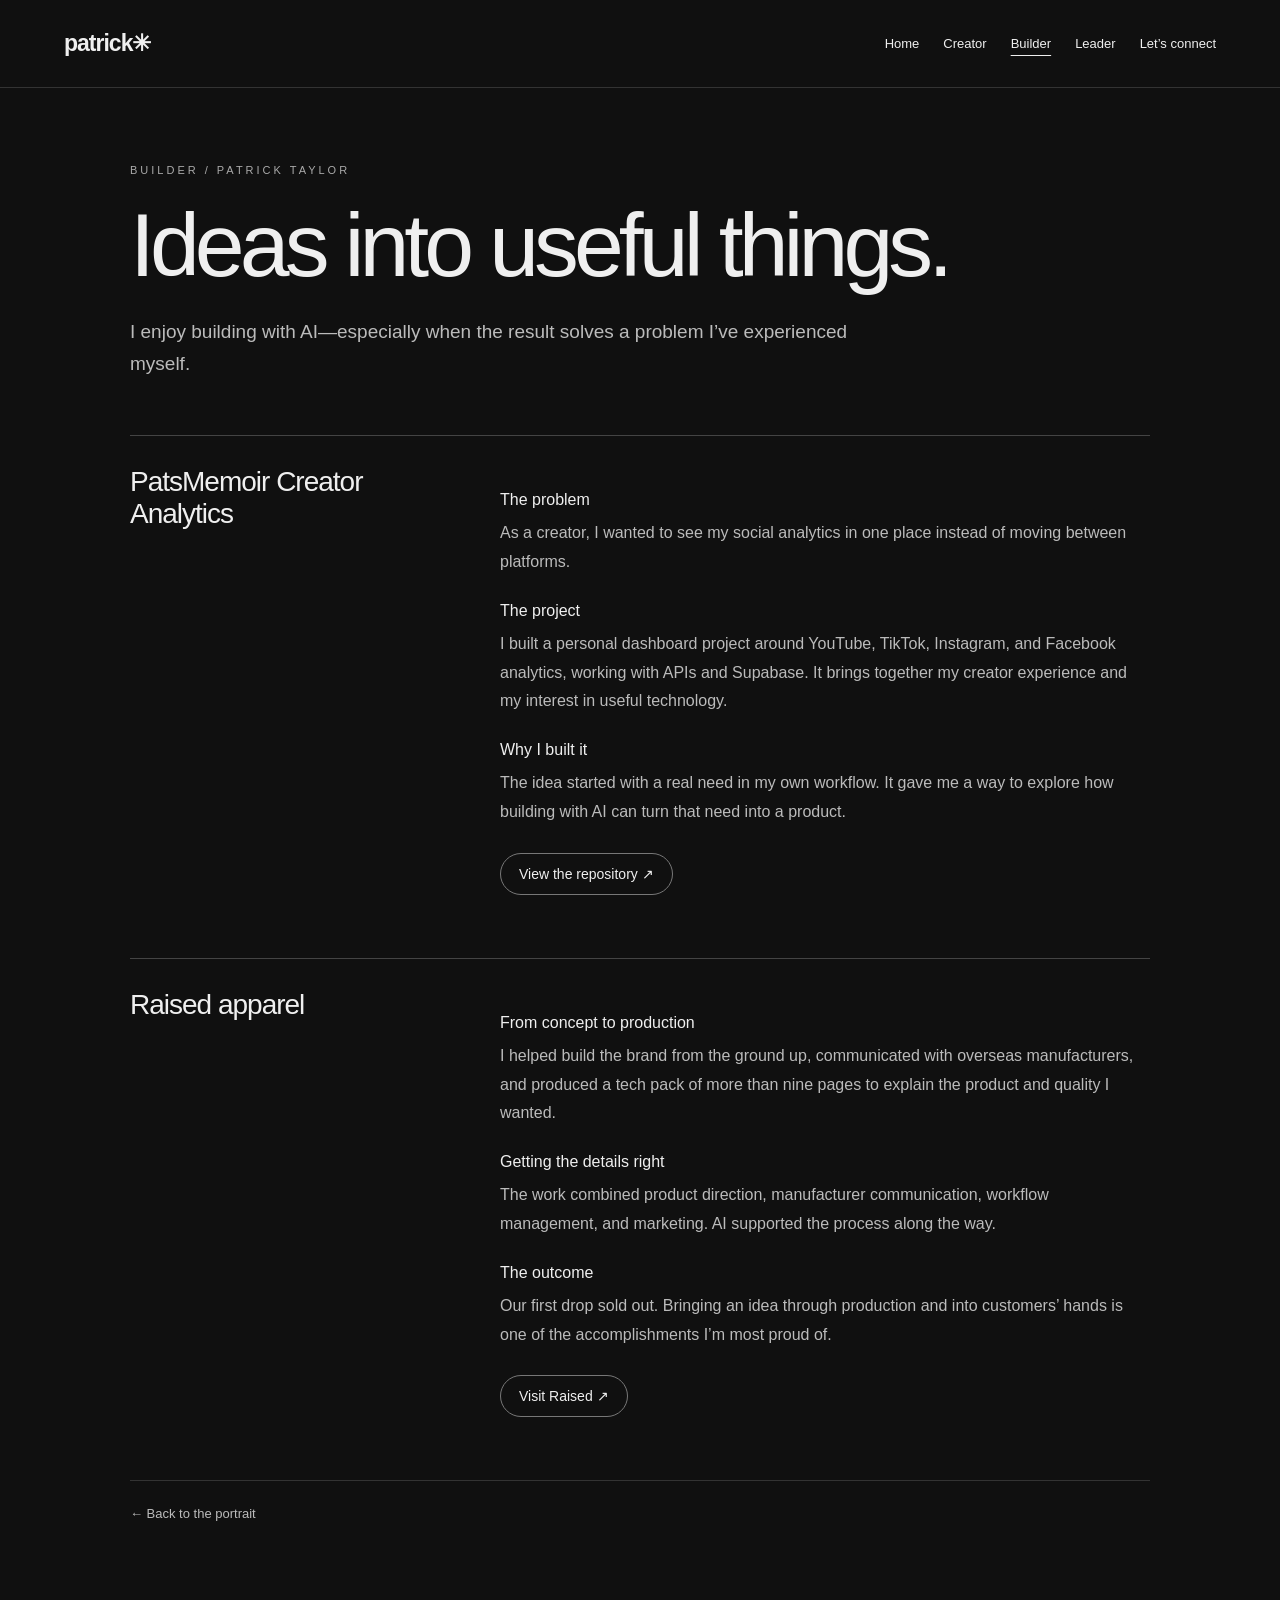
==== builder.html @ 3ce6e026 "Publish portrait portfolio with dedicated work and contact pages" ====
<!doctype html><html lang="en"><head><meta charset="utf-8"><meta name="viewport" content="width=device-width,initial-scale=1"><title>Builder — Patrick Taylor</title><link rel="stylesheet" href="detail.css"></head><body><a class="skip" href="#main">Skip to content</a><header><a class="brand" href="./">patrick✳</a><nav aria-label="Portfolio"><a href="./">Home</a><a href="creator.html">Creator</a><a href="builder.html" aria-current="page">Builder</a><a href="leader.html">Leader</a><a href="connect.html">Let’s connect</a></nav></header><main id="main"><p class="kicker">Builder / Patrick Taylor</p><h1>Ideas into useful things.</h1><p class="lede">I enjoy building with AI—especially when the result solves a problem I’ve experienced myself.</p><section class="case"><h2>PatsMemoir Creator Analytics</h2><div><h3>The problem</h3><p>As a creator, I wanted to see my social analytics in one place instead of moving between platforms.</p><h3>The project</h3><p>I built a personal dashboard project around YouTube, TikTok, Instagram, and Facebook analytics, working with APIs and Supabase. It brings together my creator experience and my interest in useful technology.</p><h3>Why I built it</h3><p>The idea started with a real need in my own workflow. It gave me a way to explore how building with AI can turn that need into a product.</p><a href="https://github.com/builtbyPat05/patsmemoir-creator-analytics">View the repository ↗</a></div></section><section class="case" id="raised"><h2>Raised apparel</h2><div><h3>From concept to production</h3><p>I helped build the brand from the ground up, communicated with overseas manufacturers, and produced a tech pack of more than nine pages to explain the product and quality I wanted.</p><h3>Getting the details right</h3><p>The work combined product direction, manufacturer communication, workflow management, and marketing. AI supported the process along the way.</p><h3>The outcome</h3><p>Our first drop sold out. Bringing an idea through production and into customers’ hands is one of the accomplishments I’m most proud of.</p><a href="https://raisedofficial.co/">Visit Raised ↗</a></div></section><footer><a href="./">← Back to the portrait</a></footer></main></body></html>
---- detail.css ----
:root{color-scheme:dark;font-family:Arial,Helvetica,sans-serif;background:#101010;color:#efefef}*{box-sizing:border-box}body{margin:0}a{color:inherit;text-decoration:none}a:focus-visible{outline:2px solid white;outline-offset:6px}.skip{position:absolute;top:-80px;background:#222;padding:14px}.skip:focus{top:5px}header{display:flex;justify-content:space-between;align-items:center;gap:25px;padding:30px 5%;border-bottom:1px solid #333}.brand{font-size:23px;font-weight:700;letter-spacing:-1px}nav{display:flex;gap:24px;font-size:13px;flex-wrap:wrap}nav [aria-current]{text-decoration:underline;text-underline-offset:7px}main{max-width:1080px;margin:auto;padding:65px 30px 80px}.kicker{text-transform:uppercase;letter-spacing:3px;font-size:11px;color:#aaa}h1{font-size:clamp(48px,7vw,94px);line-height:1;letter-spacing:-.055em;font-weight:500;margin:25px 0}.lede{font-size:19px;color:#bbb;max-width:730px;line-height:1.7}.case{display:grid;grid-template-columns:1fr 2fr;gap:45px;border-top:1px solid #444;margin-top:55px;padding-top:30px}h2{font-size:28px;font-weight:500;letter-spacing:-1px;margin:0}h3{font-size:16px;font-weight:500;margin:25px 0 10px}.case p{color:#bbb;font-size:16px;line-height:1.8;margin:0 0 18px}.case a{display:inline-block;border:1px solid #777;border-radius:24px;padding:12px 18px;margin:8px 10px 8px 0;font-size:14px}.case a:hover{background:#333}footer{border-top:1px solid #333;padding-top:25px;margin-top:55px;font-size:13px;color:#bbb}@media(max-width:600px){header{align-items:flex-start;padding:24px;gap:20px}nav{gap:12px;font-size:11px;justify-content:flex-end}main{padding:40px 24px}.case{grid-template-columns:1fr;gap:20px;margin-top:35px}.lede{font-size:17px}}
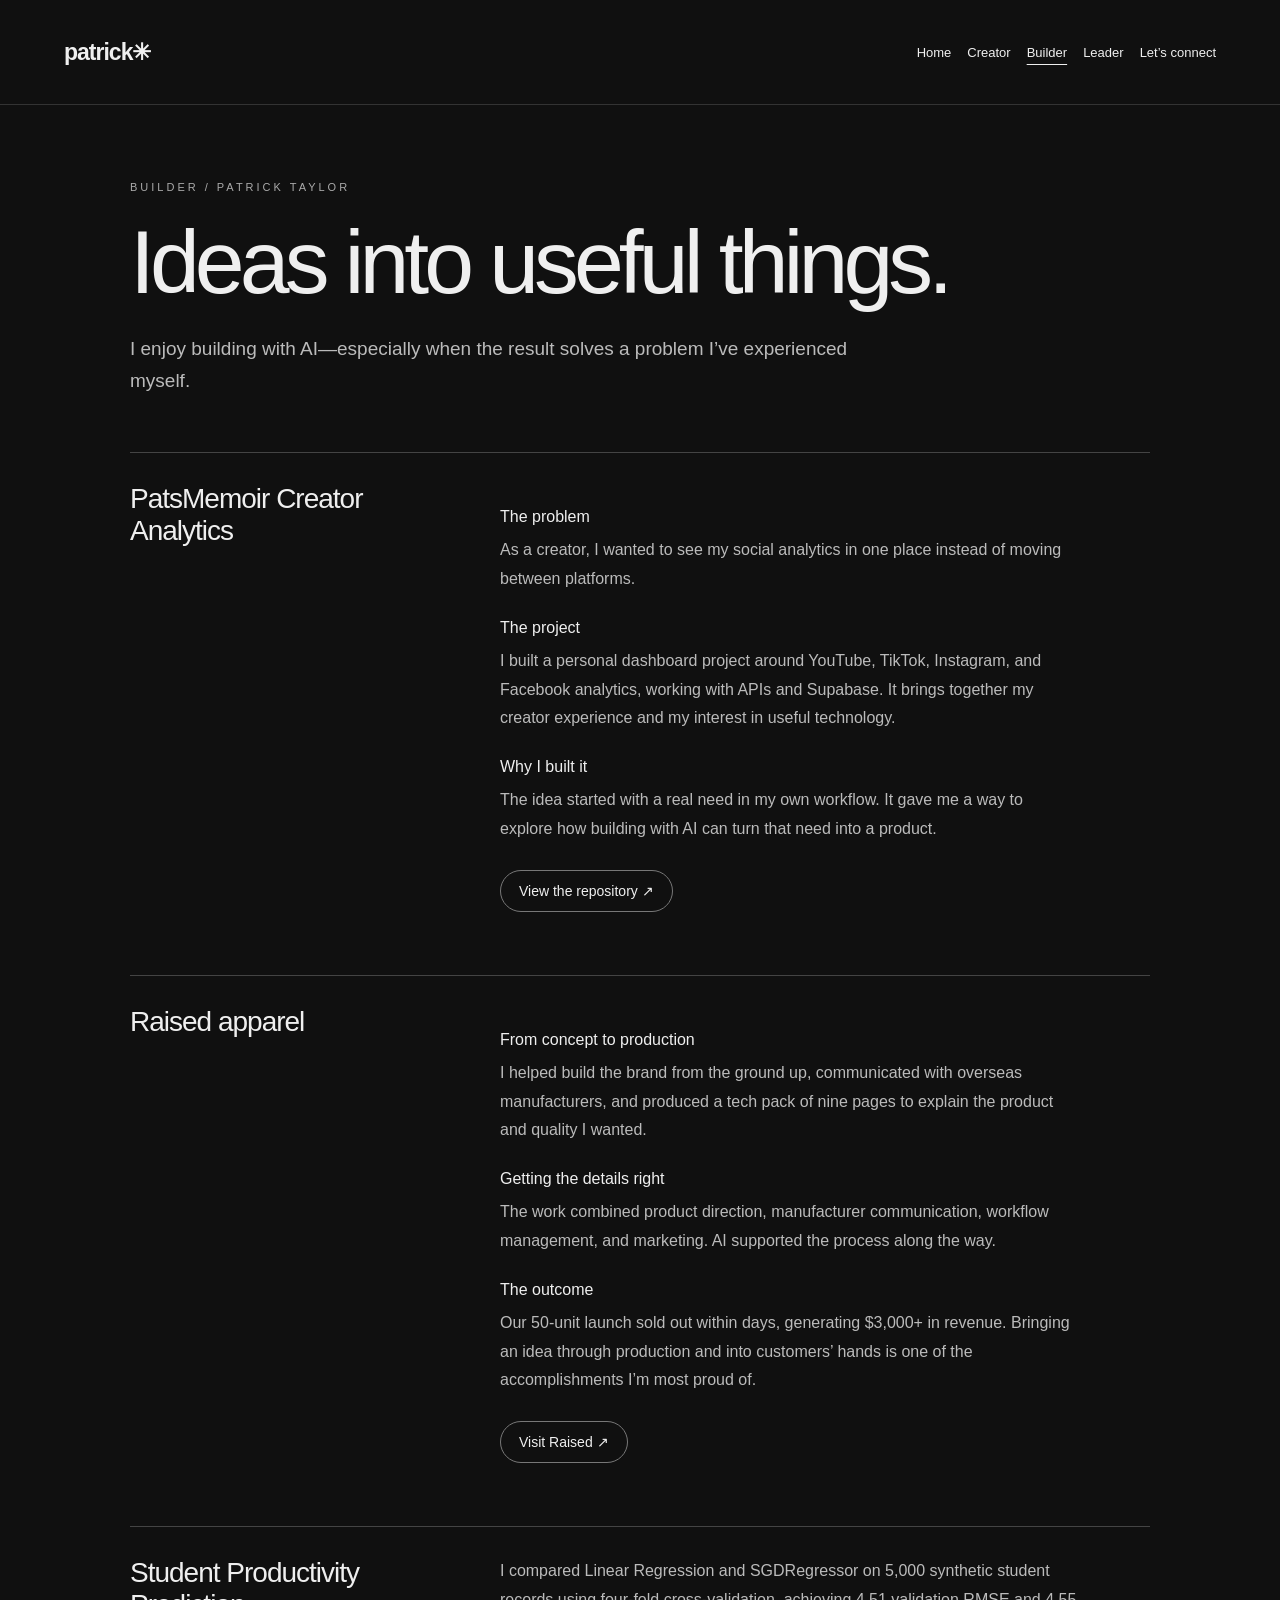
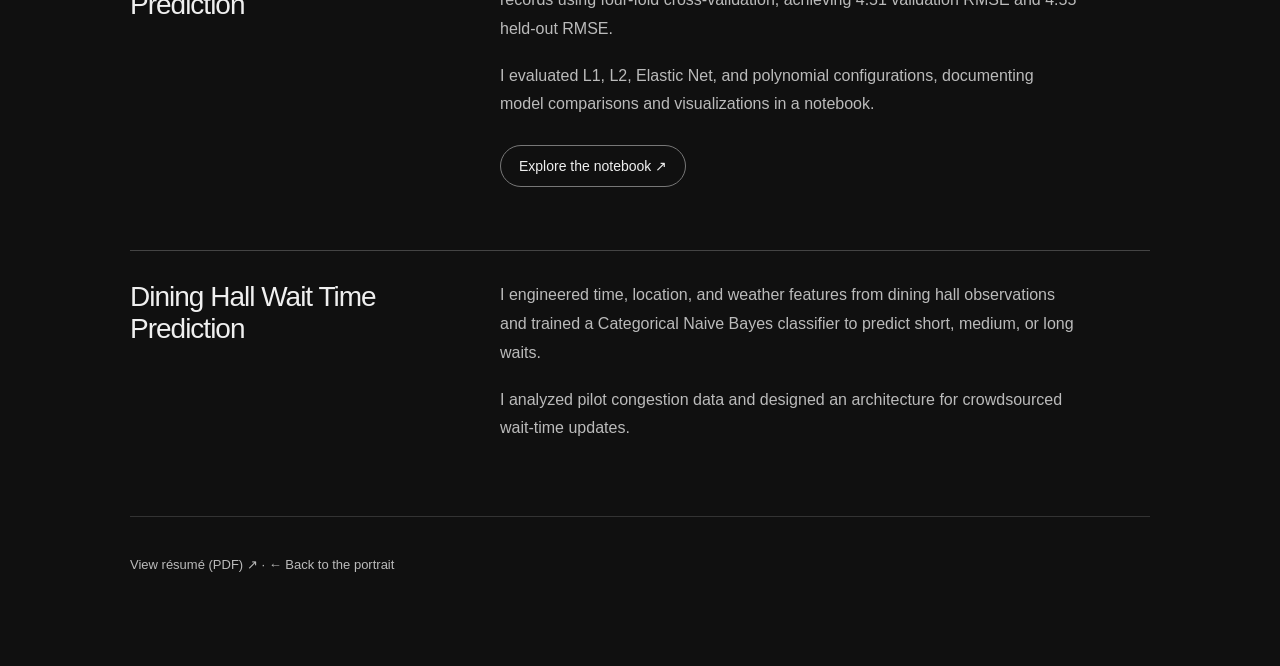
==== commit 5984e4df: "Update portfolio with resume, social links, and responsive layout fixes" ====
--- a/builder.html
+++ b/builder.html
@@ -1 +1 @@
-<!doctype html><html lang="en"><head><meta charset="utf-8"><meta name="viewport" content="width=device-width,initial-scale=1"><title>Builder — Patrick Taylor</title><link rel="stylesheet" href="detail.css"></head><body><a class="skip" href="#main">Skip to content</a><header><a class="brand" href="./">patrick✳</a><nav aria-label="Portfolio"><a href="./">Home</a><a href="creator.html">Creator</a><a href="builder.html" aria-current="page">Builder</a><a href="leader.html">Leader</a><a href="connect.html">Let’s connect</a></nav></header><main id="main"><p class="kicker">Builder / Patrick Taylor</p><h1>Ideas into useful things.</h1><p class="lede">I enjoy building with AI—especially when the result solves a problem I’ve experienced myself.</p><section class="case"><h2>PatsMemoir Creator Analytics</h2><div><h3>The problem</h3><p>As a creator, I wanted to see my social analytics in one place instead of moving between platforms.</p><h3>The project</h3><p>I built a personal dashboard project around YouTube, TikTok, Instagram, and Facebook analytics, working with APIs and Supabase. It brings together my creator experience and my interest in useful technology.</p><h3>Why I built it</h3><p>The idea started with a real need in my own workflow. It gave me a way to explore how building with AI can turn that need into a product.</p><a href="https://github.com/builtbyPat05/patsmemoir-creator-analytics">View the repository ↗</a></div></section><section class="case" id="raised"><h2>Raised apparel</h2><div><h3>From concept to production</h3><p>I helped build the brand from the ground up, communicated with overseas manufacturers, and produced a tech pack of more than nine pages to explain the product and quality I wanted.</p><h3>Getting the details right</h3><p>The work combined product direction, manufacturer communication, workflow management, and marketing. AI supported the process along the way.</p><h3>The outcome</h3><p>Our first drop sold out. Bringing an idea through production and into customers’ hands is one of the accomplishments I’m most proud of.</p><a href="https://raisedofficial.co/">Visit Raised ↗</a></div></section><footer><a href="./">← Back to the portrait</a></footer></main></body></html>
+<!doctype html><html lang="en"><head><meta charset="utf-8"><meta name="viewport" content="width=device-width,initial-scale=1"><title>Builder — Patrick Taylor</title><meta name="description" content="Explore Patrick Taylor’s AI-assisted projects, creator analytics dashboard, machine learning studies, and Raised apparel."><meta name="theme-color" content="#101010"><link rel="stylesheet" href="detail.css?v=20260930"></head><body><a class="skip" href="#main">Skip to content</a><header><a class="brand" href="./">patrick✳</a><nav aria-label="Portfolio"><a href="./">Home</a><a href="creator.html">Creator</a><a href="builder.html" aria-current="page">Builder</a><a href="leader.html">Leader</a><a href="connect.html">Let’s connect</a></nav></header><main id="main" tabindex="-1"><p class="kicker">Builder / Patrick Taylor</p><h1>Ideas into useful things.</h1><p class="lede">I enjoy building with AI—especially when the result solves a problem I’ve experienced myself.</p><section class="case"><h2>PatsMemoir Creator Analytics</h2><div><h3>The problem</h3><p>As a creator, I wanted to see my social analytics in one place instead of moving between platforms.</p><h3>The project</h3><p>I built a personal dashboard project around YouTube, TikTok, Instagram, and Facebook analytics, working with APIs and Supabase. It brings together my creator experience and my interest in useful technology.</p><h3>Why I built it</h3><p>The idea started with a real need in my own workflow. It gave me a way to explore how building with AI can turn that need into a product.</p><a href="https://github.com/builtbyPat05/patsmemoir-creator-analytics">View the repository ↗</a></div></section><section class="case" id="raised"><h2>Raised apparel</h2><div><h3>From concept to production</h3><p>I helped build the brand from the ground up, communicated with overseas manufacturers, and produced a tech pack of nine pages to explain the product and quality I wanted.</p><h3>Getting the details right</h3><p>The work combined product direction, manufacturer communication, workflow management, and marketing. AI supported the process along the way.</p><h3>The outcome</h3><p>Our 50-unit launch sold out within days, generating $3,000+ in revenue. Bringing an idea through production and into customers’ hands is one of the accomplishments I’m most proud of.</p><a href="https://raisedofficial.co/">Visit Raised ↗</a></div></section><section class="case"><h2>Student Productivity Prediction</h2><div><p>I compared Linear Regression and SGDRegressor on 5,000 synthetic student records using four-fold cross-validation, achieving 4.51 validation RMSE and 4.55 held-out RMSE.</p><p>I evaluated L1, L2, Elastic Net, and polynomial configurations, documenting model comparisons and visualizations in a notebook.</p><a href="https://github.com/builtbyPat05/student-productivity-prediction">Explore the notebook ↗</a></div></section><section class="case"><h2>Dining Hall Wait Time Prediction</h2><div><p>I engineered time, location, and weather features from dining hall observations and trained a Categorical Naive Bayes classifier to predict short, medium, or long waits.</p><p>I analyzed pilot congestion data and designed an architecture for crowdsourced wait-time updates.</p></div></section><footer><a href="Patrick-Taylor-Resume.pdf" target="_blank" rel="noopener">View résumé (PDF) ↗</a> · <a href="./">← Back to the portrait</a></footer></main></body></html>
--- a/detail.css
+++ b/detail.css
@@ -1 +1,2 @@
 :root{color-scheme:dark;font-family:Arial,Helvetica,sans-serif;background:#101010;color:#efefef}*{box-sizing:border-box}body{margin:0}a{color:inherit;text-decoration:none}a:focus-visible{outline:2px solid white;outline-offset:6px}.skip{position:absolute;top:-80px;background:#222;padding:14px}.skip:focus{top:5px}header{display:flex;justify-content:space-between;align-items:center;gap:25px;padding:30px 5%;border-bottom:1px solid #333}.brand{font-size:23px;font-weight:700;letter-spacing:-1px}nav{display:flex;gap:24px;font-size:13px;flex-wrap:wrap}nav [aria-current]{text-decoration:underline;text-underline-offset:7px}main{max-width:1080px;margin:auto;padding:65px 30px 80px}.kicker{text-transform:uppercase;letter-spacing:3px;font-size:11px;color:#aaa}h1{font-size:clamp(48px,7vw,94px);line-height:1;letter-spacing:-.055em;font-weight:500;margin:25px 0}.lede{font-size:19px;color:#bbb;max-width:730px;line-height:1.7}.case{display:grid;grid-template-columns:1fr 2fr;gap:45px;border-top:1px solid #444;margin-top:55px;padding-top:30px}h2{font-size:28px;font-weight:500;letter-spacing:-1px;margin:0}h3{font-size:16px;font-weight:500;margin:25px 0 10px}.case p{color:#bbb;font-size:16px;line-height:1.8;margin:0 0 18px}.case a{display:inline-block;border:1px solid #777;border-radius:24px;padding:12px 18px;margin:8px 10px 8px 0;font-size:14px}.case a:hover{background:#333}footer{border-top:1px solid #333;padding-top:25px;margin-top:55px;font-size:13px;color:#bbb}@media(max-width:600px){header{align-items:flex-start;padding:24px;gap:20px}nav{gap:12px;font-size:11px;justify-content:flex-end}main{padding:40px 24px}.case{grid-template-columns:1fr;gap:20px;margin-top:35px}.lede{font-size:17px}}
+:where(p,h1,h2,h3,a){overflow-wrap:anywhere}nav a{min-height:44px;display:inline-flex;align-items:center}nav{gap:16px}header .brand{min-height:44px;display:inline-flex;align-items:center}.case{scroll-margin-top:24px}.case>div{min-width:0}.case p{max-width:65ch}footer a{display:inline-flex;align-items:center;min-height:44px}.skip{z-index:10}#main:focus{outline:none}@media(max-width:600px){header{flex-wrap:wrap;gap:8px}header nav{width:100%;justify-content:flex-start;gap:4px 16px;font-size:13px}main{padding-top:32px}.case a{min-height:44px}}@media(prefers-reduced-motion:reduce){*{scroll-behavior:auto!important}}
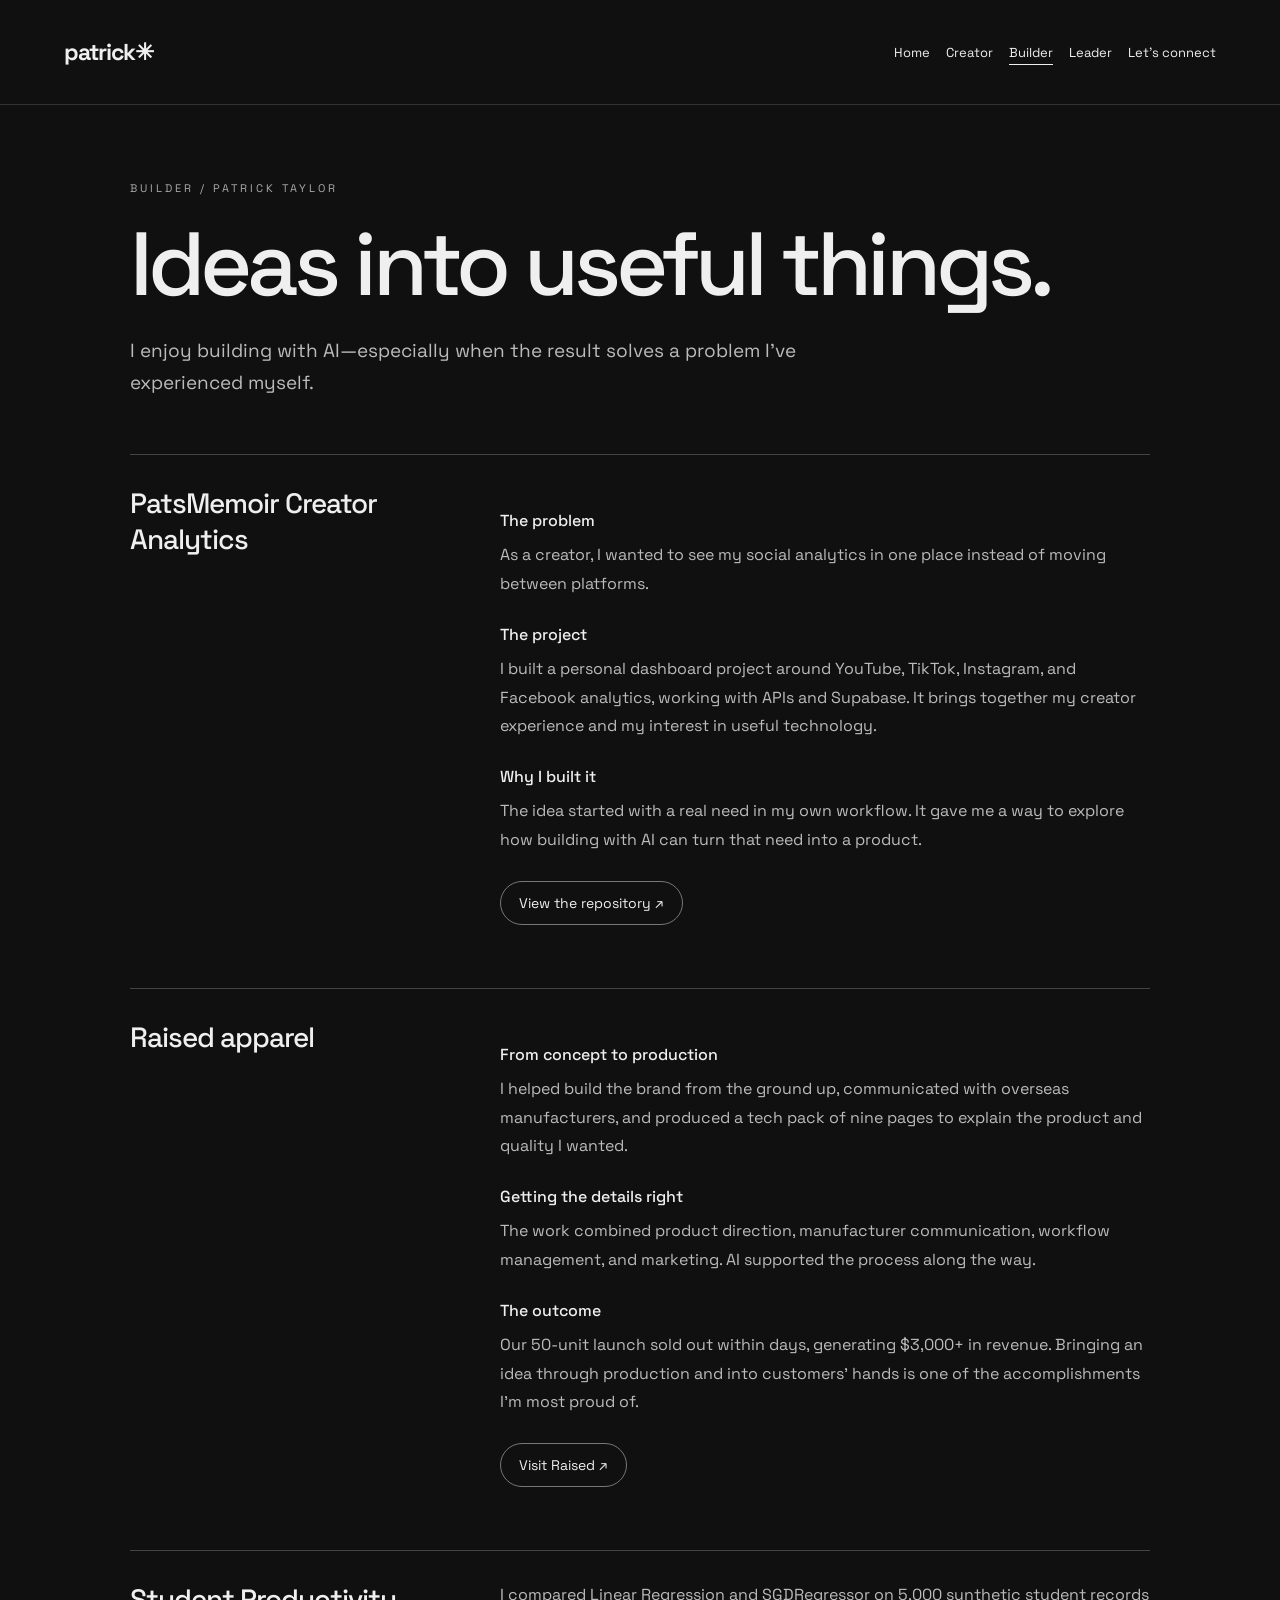
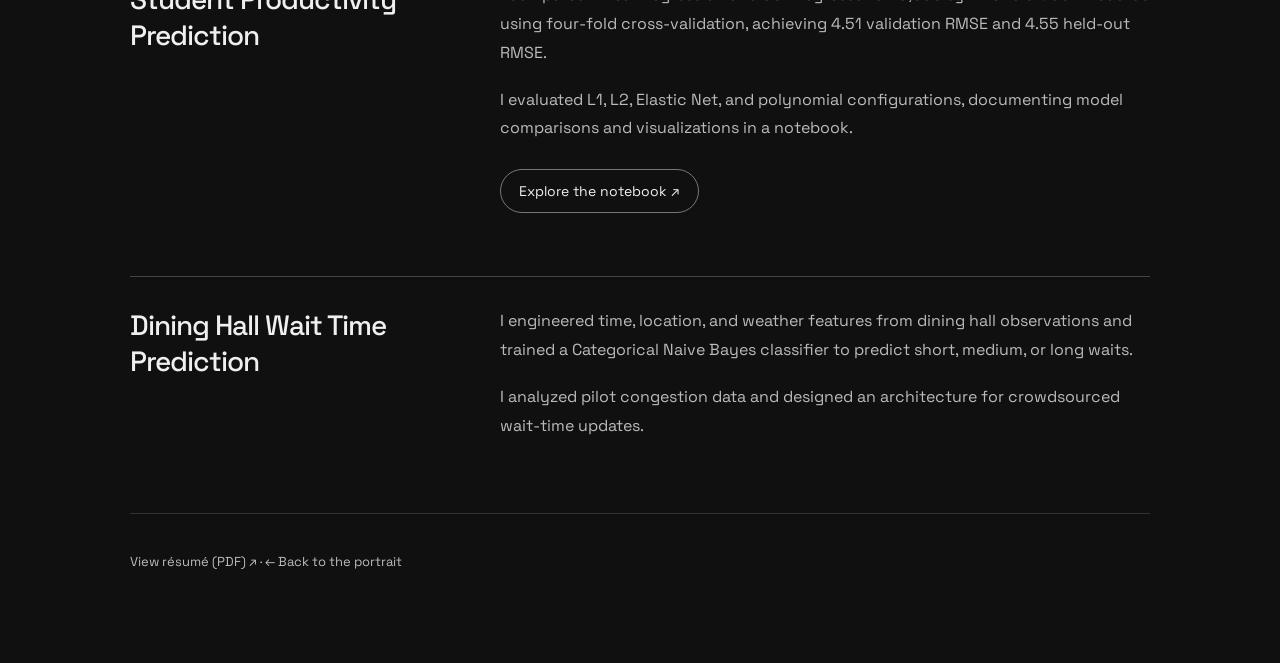
==== commit 4c0a2d68: "Polish portfolio typography, motion, mobile layout and leadership naming" ====
--- a/builder.html
+++ b/builder.html
@@ -1 +1 @@
-<!doctype html><html lang="en"><head><meta charset="utf-8"><meta name="viewport" content="width=device-width,initial-scale=1"><title>Builder — Patrick Taylor</title><meta name="description" content="Explore Patrick Taylor’s AI-assisted projects, creator analytics dashboard, machine learning studies, and Raised apparel."><meta name="theme-color" content="#101010"><link rel="stylesheet" href="detail.css?v=20260930"></head><body><a class="skip" href="#main">Skip to content</a><header><a class="brand" href="./">patrick✳</a><nav aria-label="Portfolio"><a href="./">Home</a><a href="creator.html">Creator</a><a href="builder.html" aria-current="page">Builder</a><a href="leader.html">Leader</a><a href="connect.html">Let’s connect</a></nav></header><main id="main" tabindex="-1"><p class="kicker">Builder / Patrick Taylor</p><h1>Ideas into useful things.</h1><p class="lede">I enjoy building with AI—especially when the result solves a problem I’ve experienced myself.</p><section class="case"><h2>PatsMemoir Creator Analytics</h2><div><h3>The problem</h3><p>As a creator, I wanted to see my social analytics in one place instead of moving between platforms.</p><h3>The project</h3><p>I built a personal dashboard project around YouTube, TikTok, Instagram, and Facebook analytics, working with APIs and Supabase. It brings together my creator experience and my interest in useful technology.</p><h3>Why I built it</h3><p>The idea started with a real need in my own workflow. It gave me a way to explore how building with AI can turn that need into a product.</p><a href="https://github.com/builtbyPat05/patsmemoir-creator-analytics">View the repository ↗</a></div></section><section class="case" id="raised"><h2>Raised apparel</h2><div><h3>From concept to production</h3><p>I helped build the brand from the ground up, communicated with overseas manufacturers, and produced a tech pack of nine pages to explain the product and quality I wanted.</p><h3>Getting the details right</h3><p>The work combined product direction, manufacturer communication, workflow management, and marketing. AI supported the process along the way.</p><h3>The outcome</h3><p>Our 50-unit launch sold out within days, generating $3,000+ in revenue. Bringing an idea through production and into customers’ hands is one of the accomplishments I’m most proud of.</p><a href="https://raisedofficial.co/">Visit Raised ↗</a></div></section><section class="case"><h2>Student Productivity Prediction</h2><div><p>I compared Linear Regression and SGDRegressor on 5,000 synthetic student records using four-fold cross-validation, achieving 4.51 validation RMSE and 4.55 held-out RMSE.</p><p>I evaluated L1, L2, Elastic Net, and polynomial configurations, documenting model comparisons and visualizations in a notebook.</p><a href="https://github.com/builtbyPat05/student-productivity-prediction">Explore the notebook ↗</a></div></section><section class="case"><h2>Dining Hall Wait Time Prediction</h2><div><p>I engineered time, location, and weather features from dining hall observations and trained a Categorical Naive Bayes classifier to predict short, medium, or long waits.</p><p>I analyzed pilot congestion data and designed an architecture for crowdsourced wait-time updates.</p></div></section><footer><a href="Patrick-Taylor-Resume.pdf" target="_blank" rel="noopener">View résumé (PDF) ↗</a> · <a href="./">← Back to the portrait</a></footer></main></body></html>
+<!doctype html><html lang="en"><head><meta charset="utf-8"><meta name="viewport" content="width=device-width,initial-scale=1"><title>Builder — Patrick Taylor</title><meta name="description" content="Explore Patrick Taylor’s AI-assisted projects, creator analytics dashboard, machine learning studies, and Raised apparel."><meta name="theme-color" content="#101010"><link rel="stylesheet" href="detail.css?v=20260930-space"></head><body><a class="skip" href="#main">Skip to content</a><header><a class="brand" href="./">patrick✳</a><nav aria-label="Portfolio"><a href="./">Home</a><a href="creator.html">Creator</a><a href="builder.html" aria-current="page">Builder</a><a href="leader.html">Leader</a><a href="connect.html">Let’s connect</a></nav></header><main id="main" tabindex="-1"><p class="kicker">Builder / Patrick Taylor</p><h1>Ideas into useful things.</h1><p class="lede">I enjoy building with AI—especially when the result solves a problem I’ve experienced myself.</p><section class="case"><h2>PatsMemoir Creator Analytics</h2><div><h3>The problem</h3><p>As a creator, I wanted to see my social analytics in one place instead of moving between platforms.</p><h3>The project</h3><p>I built a personal dashboard project around YouTube, TikTok, Instagram, and Facebook analytics, working with APIs and Supabase. It brings together my creator experience and my interest in useful technology.</p><h3>Why I built it</h3><p>The idea started with a real need in my own workflow. It gave me a way to explore how building with AI can turn that need into a product.</p><a href="https://github.com/builtbyPat05/patsmemoir-creator-analytics">View the repository ↗</a></div></section><section class="case" id="raised"><h2>Raised apparel</h2><div><h3>From concept to production</h3><p>I helped build the brand from the ground up, communicated with overseas manufacturers, and produced a tech pack of nine pages to explain the product and quality I wanted.</p><h3>Getting the details right</h3><p>The work combined product direction, manufacturer communication, workflow management, and marketing. AI supported the process along the way.</p><h3>The outcome</h3><p>Our 50-unit launch sold out within days, generating $3,000+ in revenue. Bringing an idea through production and into customers’ hands is one of the accomplishments I’m most proud of.</p><a href="https://raisedofficial.co/">Visit Raised ↗</a></div></section><section class="case"><h2>Student Productivity Prediction</h2><div><p>I compared Linear Regression and SGDRegressor on 5,000 synthetic student records using four-fold cross-validation, achieving 4.51 validation RMSE and 4.55 held-out RMSE.</p><p>I evaluated L1, L2, Elastic Net, and polynomial configurations, documenting model comparisons and visualizations in a notebook.</p><a href="https://github.com/builtbyPat05/student-productivity-prediction">Explore the notebook ↗</a></div></section><section class="case"><h2>Dining Hall Wait Time Prediction</h2><div><p>I engineered time, location, and weather features from dining hall observations and trained a Categorical Naive Bayes classifier to predict short, medium, or long waits.</p><p>I analyzed pilot congestion data and designed an architecture for crowdsourced wait-time updates.</p></div></section><footer><a href="Patrick-Taylor-Resume.pdf" target="_blank" rel="noopener">View résumé (PDF) ↗</a> · <a href="./">← Back to the portrait</a></footer></main></body></html>
--- a/detail.css
+++ b/detail.css
@@ -1,2 +1,4 @@
-:root{color-scheme:dark;font-family:Arial,Helvetica,sans-serif;background:#101010;color:#efefef}*{box-sizing:border-box}body{margin:0}a{color:inherit;text-decoration:none}a:focus-visible{outline:2px solid white;outline-offset:6px}.skip{position:absolute;top:-80px;background:#222;padding:14px}.skip:focus{top:5px}header{display:flex;justify-content:space-between;align-items:center;gap:25px;padding:30px 5%;border-bottom:1px solid #333}.brand{font-size:23px;font-weight:700;letter-spacing:-1px}nav{display:flex;gap:24px;font-size:13px;flex-wrap:wrap}nav [aria-current]{text-decoration:underline;text-underline-offset:7px}main{max-width:1080px;margin:auto;padding:65px 30px 80px}.kicker{text-transform:uppercase;letter-spacing:3px;font-size:11px;color:#aaa}h1{font-size:clamp(48px,7vw,94px);line-height:1;letter-spacing:-.055em;font-weight:500;margin:25px 0}.lede{font-size:19px;color:#bbb;max-width:730px;line-height:1.7}.case{display:grid;grid-template-columns:1fr 2fr;gap:45px;border-top:1px solid #444;margin-top:55px;padding-top:30px}h2{font-size:28px;font-weight:500;letter-spacing:-1px;margin:0}h3{font-size:16px;font-weight:500;margin:25px 0 10px}.case p{color:#bbb;font-size:16px;line-height:1.8;margin:0 0 18px}.case a{display:inline-block;border:1px solid #777;border-radius:24px;padding:12px 18px;margin:8px 10px 8px 0;font-size:14px}.case a:hover{background:#333}footer{border-top:1px solid #333;padding-top:25px;margin-top:55px;font-size:13px;color:#bbb}@media(max-width:600px){header{align-items:flex-start;padding:24px;gap:20px}nav{gap:12px;font-size:11px;justify-content:flex-end}main{padding:40px 24px}.case{grid-template-columns:1fr;gap:20px;margin-top:35px}.lede{font-size:17px}}
+@import url("./transitions.css");
+@import url("./typography.css");
+:root{color-scheme:dark;font-family:'Space Grotesk',Arial,Helvetica,sans-serif;background:#101010;color:#efefef}*{box-sizing:border-box}body{margin:0}a{color:inherit;text-decoration:none}a:focus-visible{outline:2px solid white;outline-offset:6px}.skip{position:absolute;top:-80px;background:#222;padding:14px}.skip:focus{top:5px}header{display:flex;justify-content:space-between;align-items:center;gap:25px;padding:30px 5%;border-bottom:1px solid #333}.brand{font-size:23px;font-weight:700;letter-spacing:-1px}nav{display:flex;gap:24px;font-size:13px;flex-wrap:wrap}nav [aria-current]{text-decoration:underline;text-underline-offset:7px}main{max-width:1080px;margin:auto;padding:65px 30px 80px}.kicker{text-transform:uppercase;letter-spacing:3px;font-size:11px;color:#aaa}h1{font-size:clamp(48px,7vw,94px);line-height:1;letter-spacing:-.055em;font-weight:500;margin:25px 0}.lede{font-size:19px;color:#bbb;max-width:730px;line-height:1.7}.case{display:grid;grid-template-columns:1fr 2fr;gap:45px;border-top:1px solid #444;margin-top:55px;padding-top:30px}h2{font-size:28px;font-weight:500;letter-spacing:-1px;margin:0}h3{font-size:16px;font-weight:500;margin:25px 0 10px}.case p{color:#bbb;font-size:16px;line-height:1.8;margin:0 0 18px}.case a{display:inline-block;border:1px solid #777;border-radius:24px;padding:12px 18px;margin:8px 10px 8px 0;font-size:14px}.case a:hover{background:#333}footer{border-top:1px solid #333;padding-top:25px;margin-top:55px;font-size:13px;color:#bbb}@media(max-width:600px){header{align-items:flex-start;padding:24px;gap:20px}nav{gap:12px;font-size:11px;justify-content:flex-end}main{padding:40px 24px}.case{grid-template-columns:1fr;gap:20px;margin-top:35px}.lede{font-size:17px}}
 :where(p,h1,h2,h3,a){overflow-wrap:anywhere}nav a{min-height:44px;display:inline-flex;align-items:center}nav{gap:16px}header .brand{min-height:44px;display:inline-flex;align-items:center}.case{scroll-margin-top:24px}.case>div{min-width:0}.case p{max-width:65ch}footer a{display:inline-flex;align-items:center;min-height:44px}.skip{z-index:10}#main:focus{outline:none}@media(max-width:600px){header{flex-wrap:wrap;gap:8px}header nav{width:100%;justify-content:flex-start;gap:4px 16px;font-size:13px}main{padding-top:32px}.case a{min-height:44px}}@media(prefers-reduced-motion:reduce){*{scroll-behavior:auto!important}}
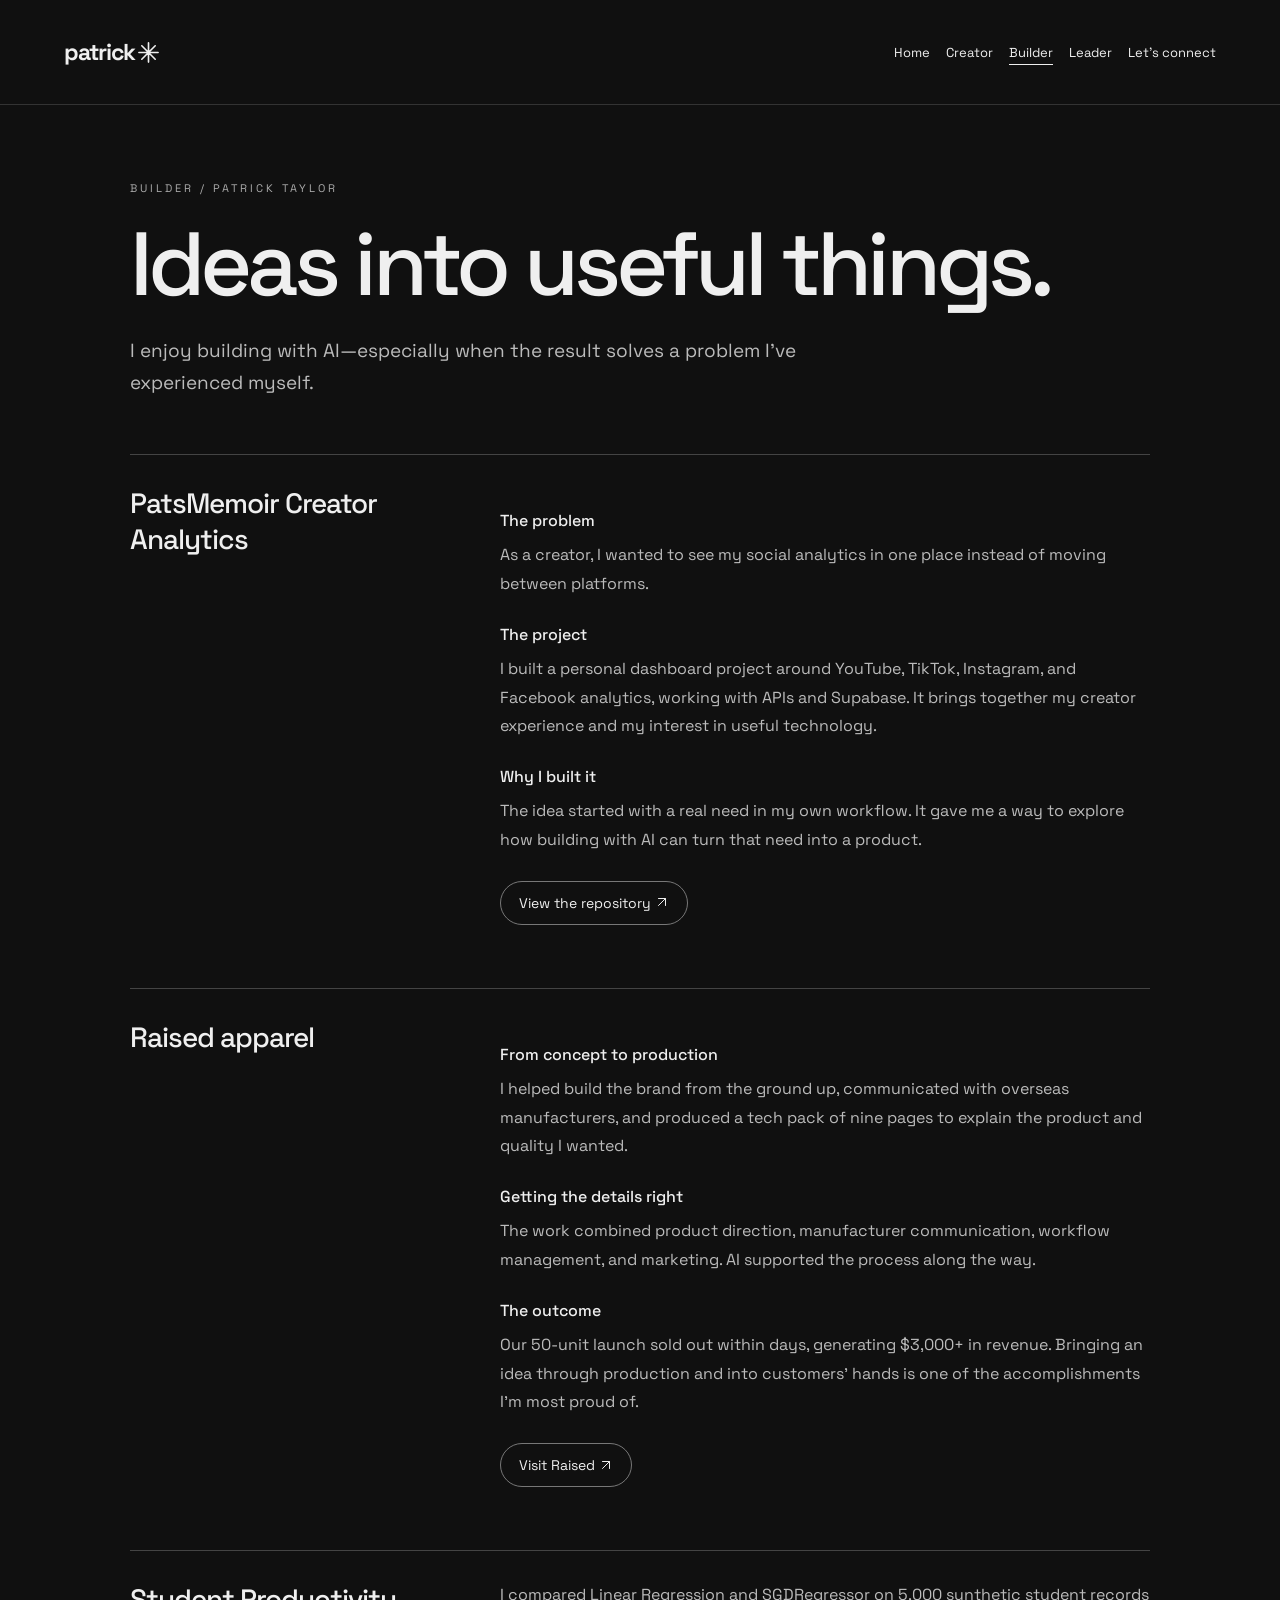
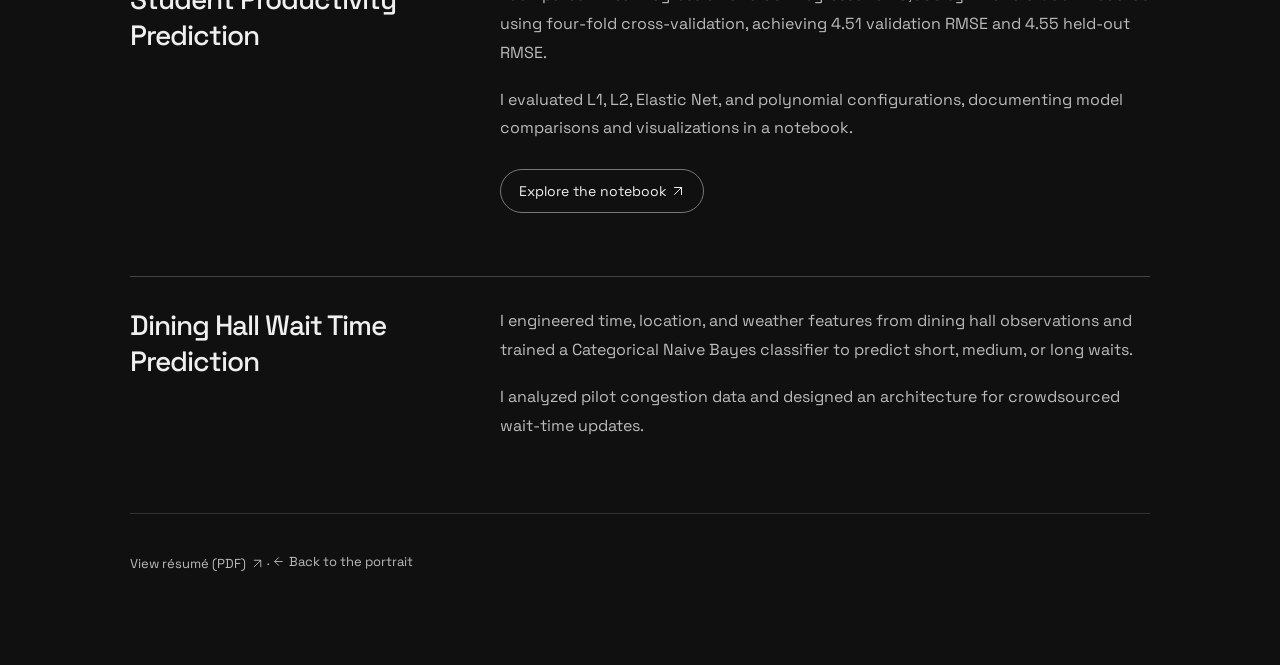
==== commit 6978e114: "Replace emoji-prone arrows and brand symbol with monochrome SVG icons" ====
--- a/builder.html
+++ b/builder.html
@@ -1 +1 @@
-<!doctype html><html lang="en"><head><meta charset="utf-8"><meta name="viewport" content="width=device-width,initial-scale=1"><title>Builder — Patrick Taylor</title><meta name="description" content="Explore Patrick Taylor’s AI-assisted projects, creator analytics dashboard, machine learning studies, and Raised apparel."><meta name="theme-color" content="#101010"><link rel="stylesheet" href="detail.css?v=20260930-space"></head><body><a class="skip" href="#main">Skip to content</a><header><a class="brand" href="./">patrick✳</a><nav aria-label="Portfolio"><a href="./">Home</a><a href="creator.html">Creator</a><a href="builder.html" aria-current="page">Builder</a><a href="leader.html">Leader</a><a href="connect.html">Let’s connect</a></nav></header><main id="main" tabindex="-1"><p class="kicker">Builder / Patrick Taylor</p><h1>Ideas into useful things.</h1><p class="lede">I enjoy building with AI—especially when the result solves a problem I’ve experienced myself.</p><section class="case"><h2>PatsMemoir Creator Analytics</h2><div><h3>The problem</h3><p>As a creator, I wanted to see my social analytics in one place instead of moving between platforms.</p><h3>The project</h3><p>I built a personal dashboard project around YouTube, TikTok, Instagram, and Facebook analytics, working with APIs and Supabase. It brings together my creator experience and my interest in useful technology.</p><h3>Why I built it</h3><p>The idea started with a real need in my own workflow. It gave me a way to explore how building with AI can turn that need into a product.</p><a href="https://github.com/builtbyPat05/patsmemoir-creator-analytics">View the repository ↗</a></div></section><section class="case" id="raised"><h2>Raised apparel</h2><div><h3>From concept to production</h3><p>I helped build the brand from the ground up, communicated with overseas manufacturers, and produced a tech pack of nine pages to explain the product and quality I wanted.</p><h3>Getting the details right</h3><p>The work combined product direction, manufacturer communication, workflow management, and marketing. AI supported the process along the way.</p><h3>The outcome</h3><p>Our 50-unit launch sold out within days, generating $3,000+ in revenue. Bringing an idea through production and into customers’ hands is one of the accomplishments I’m most proud of.</p><a href="https://raisedofficial.co/">Visit Raised ↗</a></div></section><section class="case"><h2>Student Productivity Prediction</h2><div><p>I compared Linear Regression and SGDRegressor on 5,000 synthetic student records using four-fold cross-validation, achieving 4.51 validation RMSE and 4.55 held-out RMSE.</p><p>I evaluated L1, L2, Elastic Net, and polynomial configurations, documenting model comparisons and visualizations in a notebook.</p><a href="https://github.com/builtbyPat05/student-productivity-prediction">Explore the notebook ↗</a></div></section><section class="case"><h2>Dining Hall Wait Time Prediction</h2><div><p>I engineered time, location, and weather features from dining hall observations and trained a Categorical Naive Bayes classifier to predict short, medium, or long waits.</p><p>I analyzed pilot congestion data and designed an architecture for crowdsourced wait-time updates.</p></div></section><footer><a href="Patrick-Taylor-Resume.pdf" target="_blank" rel="noopener">View résumé (PDF) ↗</a> · <a href="./">← Back to the portrait</a></footer></main></body></html>
+<!doctype html><html lang="en"><head><meta charset="utf-8"><meta name="viewport" content="width=device-width,initial-scale=1"><title>Builder — Patrick Taylor</title><meta name="description" content="Explore Patrick Taylor’s AI-assisted projects, creator analytics dashboard, machine learning studies, and Raised apparel."><meta name="theme-color" content="#101010"><link rel="stylesheet" href="detail.css?v=20260930-space"><link rel="stylesheet" href="icons.css?v=1"></head><body><a class="skip" href="#main">Skip to content</a><header><a class="brand" href="./">patrick<svg class="brand-mark" width="16" height="16" viewBox="0 0 24 24" fill="none" stroke="currentColor" stroke-width="1.7" stroke-linecap="round" stroke-linejoin="round" aria-hidden="true" focusable="false"><path d="M12 2v20M2 12h20M5 5l14 14M5 19 19 5"/></svg></a><nav aria-label="Portfolio"><a href="./">Home</a><a href="creator.html">Creator</a><a href="builder.html" aria-current="page">Builder</a><a href="leader.html">Leader</a><a href="connect.html">Let’s connect</a></nav></header><main id="main" tabindex="-1"><p class="kicker">Builder / Patrick Taylor</p><h1>Ideas into useful things.</h1><p class="lede">I enjoy building with AI—especially when the result solves a problem I’ve experienced myself.</p><section class="case"><h2>PatsMemoir Creator Analytics</h2><div><h3>The problem</h3><p>As a creator, I wanted to see my social analytics in one place instead of moving between platforms.</p><h3>The project</h3><p>I built a personal dashboard project around YouTube, TikTok, Instagram, and Facebook analytics, working with APIs and Supabase. It brings together my creator experience and my interest in useful technology.</p><h3>Why I built it</h3><p>The idea started with a real need in my own workflow. It gave me a way to explore how building with AI can turn that need into a product.</p><a href="https://github.com/builtbyPat05/patsmemoir-creator-analytics">View the repository <svg class="inline-icon" width="16" height="16" viewBox="0 0 24 24" fill="none" stroke="currentColor" stroke-width="1.7" stroke-linecap="round" stroke-linejoin="round" aria-hidden="true" focusable="false"><path d="M6 18 18 6M6 6h12v12"/></svg></a></div></section><section class="case" id="raised"><h2>Raised apparel</h2><div><h3>From concept to production</h3><p>I helped build the brand from the ground up, communicated with overseas manufacturers, and produced a tech pack of nine pages to explain the product and quality I wanted.</p><h3>Getting the details right</h3><p>The work combined product direction, manufacturer communication, workflow management, and marketing. AI supported the process along the way.</p><h3>The outcome</h3><p>Our 50-unit launch sold out within days, generating $3,000+ in revenue. Bringing an idea through production and into customers’ hands is one of the accomplishments I’m most proud of.</p><a href="https://raisedofficial.co/">Visit Raised <svg class="inline-icon" width="16" height="16" viewBox="0 0 24 24" fill="none" stroke="currentColor" stroke-width="1.7" stroke-linecap="round" stroke-linejoin="round" aria-hidden="true" focusable="false"><path d="M6 18 18 6M6 6h12v12"/></svg></a></div></section><section class="case"><h2>Student Productivity Prediction</h2><div><p>I compared Linear Regression and SGDRegressor on 5,000 synthetic student records using four-fold cross-validation, achieving 4.51 validation RMSE and 4.55 held-out RMSE.</p><p>I evaluated L1, L2, Elastic Net, and polynomial configurations, documenting model comparisons and visualizations in a notebook.</p><a href="https://github.com/builtbyPat05/student-productivity-prediction">Explore the notebook <svg class="inline-icon" width="16" height="16" viewBox="0 0 24 24" fill="none" stroke="currentColor" stroke-width="1.7" stroke-linecap="round" stroke-linejoin="round" aria-hidden="true" focusable="false"><path d="M6 18 18 6M6 6h12v12"/></svg></a></div></section><section class="case"><h2>Dining Hall Wait Time Prediction</h2><div><p>I engineered time, location, and weather features from dining hall observations and trained a Categorical Naive Bayes classifier to predict short, medium, or long waits.</p><p>I analyzed pilot congestion data and designed an architecture for crowdsourced wait-time updates.</p></div></section><footer><a href="Patrick-Taylor-Resume.pdf" target="_blank" rel="noopener">View résumé (PDF) <svg class="inline-icon" width="16" height="16" viewBox="0 0 24 24" fill="none" stroke="currentColor" stroke-width="1.7" stroke-linecap="round" stroke-linejoin="round" aria-hidden="true" focusable="false"><path d="M6 18 18 6M6 6h12v12"/></svg></a> · <a href="./"><svg class="inline-icon" width="16" height="16" viewBox="0 0 24 24" fill="none" stroke="currentColor" stroke-width="1.7" stroke-linecap="round" stroke-linejoin="round" aria-hidden="true" focusable="false"><path d="M19 12H5m7-7-7 7 7 7"/></svg> Back to the portrait</a></footer></main></body></html>
--- a/icons.css
+++ b/icons.css
@@ -0,0 +1,18 @@
+/* Vector marks cannot be substituted with platform emoji glyphs. */
+.inline-icon, .chip .inline-icon {
+  display: inline-block;
+  width: 1em;
+  height: 1em;
+  flex-shrink: 0;
+  vertical-align: -.12em;
+  fill: none;
+  stroke: currentColor;
+  stroke-width: 1.7;
+}
+.brand .brand-mark {
+  width: 1em;
+  height: 1em;
+  margin-left: .08em;
+  flex-shrink: 0;
+}
+.resume-link, footer a { gap: .35em; }
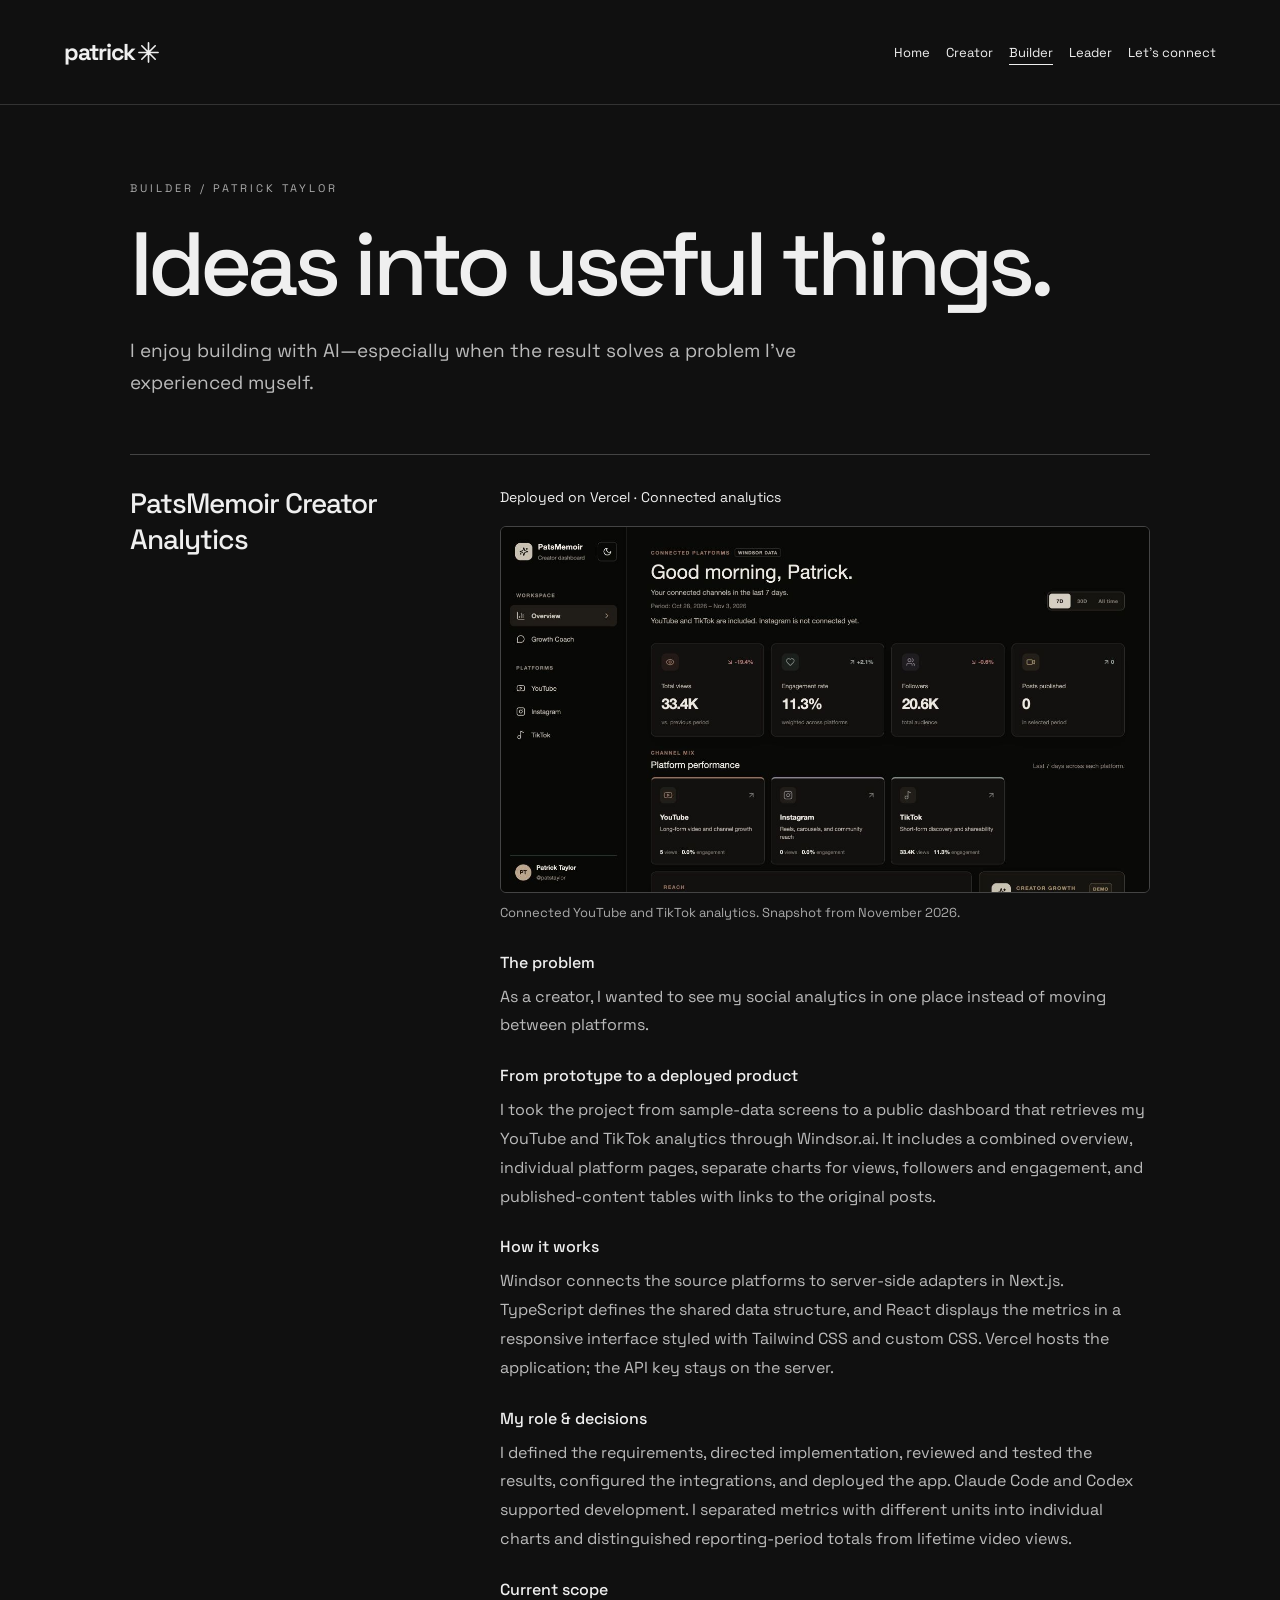
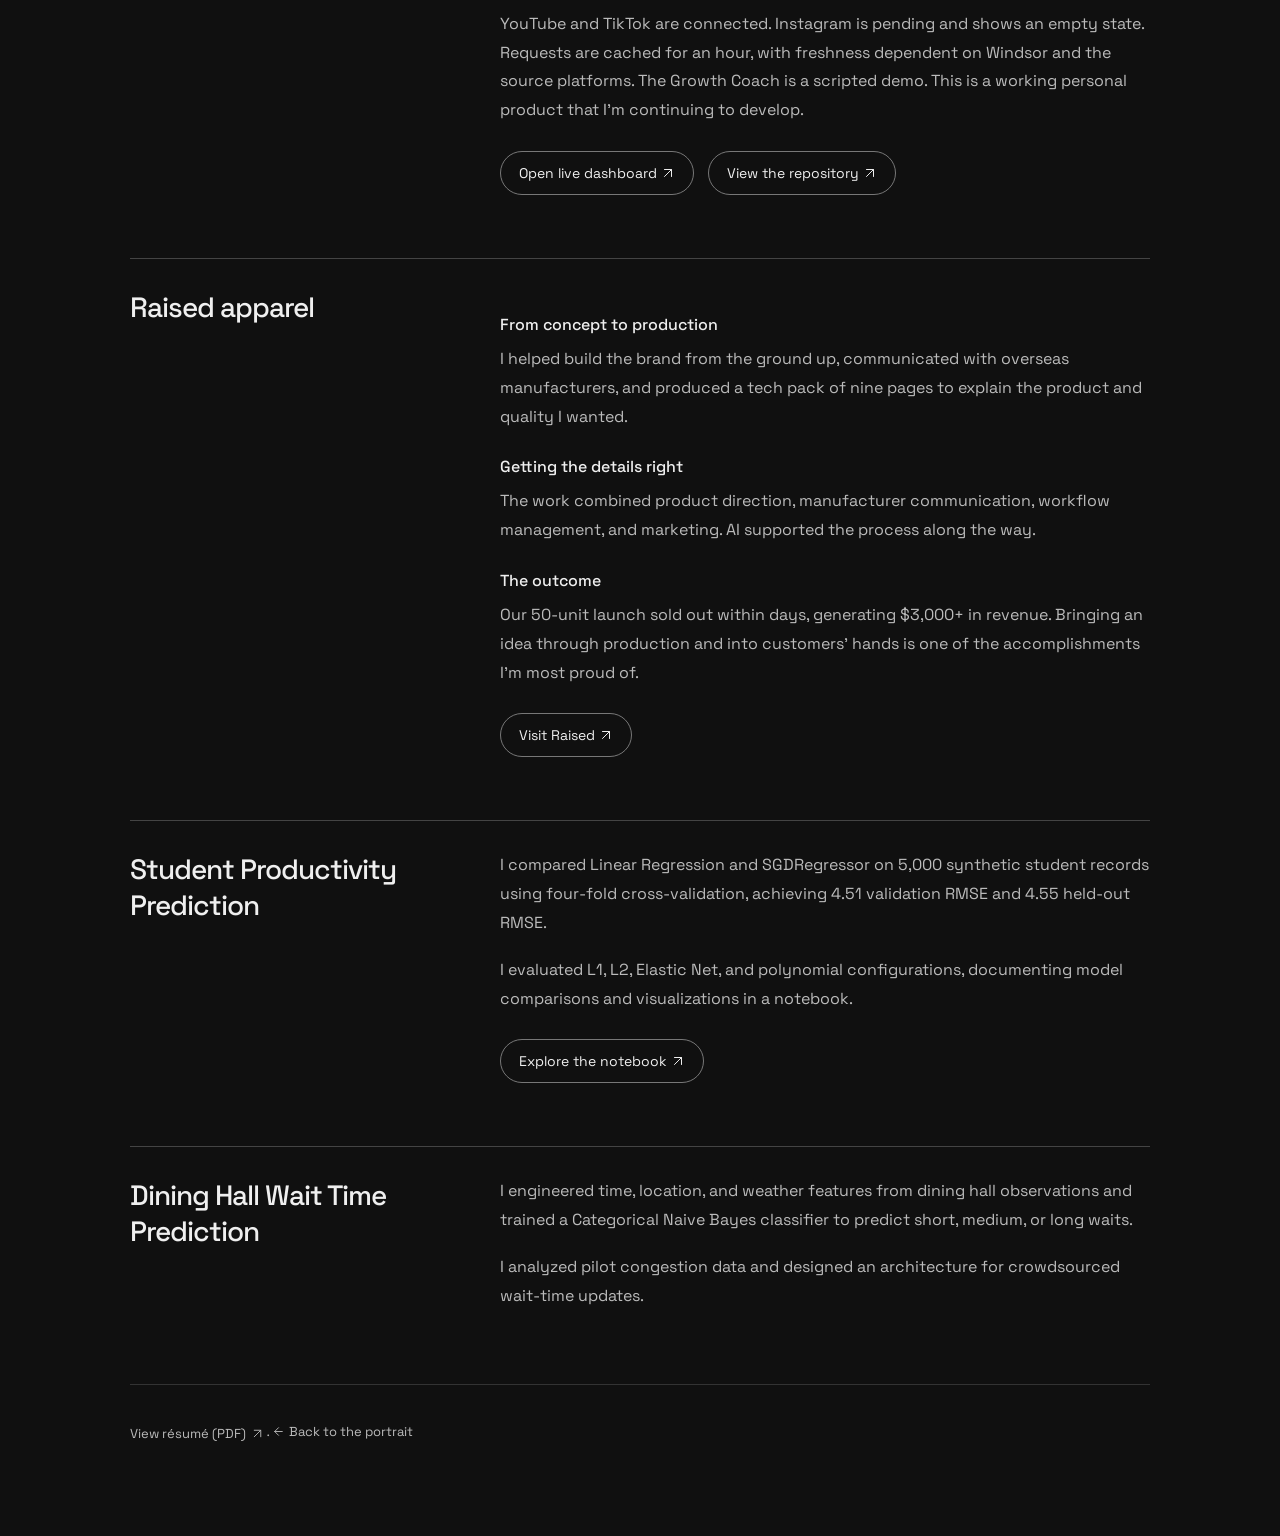
==== commit c6e36c37: "Showcase deployed creator dashboard with live link and integration details" ====
--- a/builder.html
+++ b/builder.html
@@ -1 +1,104 @@
-<!doctype html><html lang="en"><head><meta charset="utf-8"><meta name="viewport" content="width=device-width,initial-scale=1"><title>Builder — Patrick Taylor</title><meta name="description" content="Explore Patrick Taylor’s AI-assisted projects, creator analytics dashboard, machine learning studies, and Raised apparel."><meta name="theme-color" content="#101010"><link rel="stylesheet" href="detail.css?v=20260930-space"><link rel="stylesheet" href="icons.css?v=1"></head><body><a class="skip" href="#main">Skip to content</a><header><a class="brand" href="./">patrick<svg class="brand-mark" width="16" height="16" viewBox="0 0 24 24" fill="none" stroke="currentColor" stroke-width="1.7" stroke-linecap="round" stroke-linejoin="round" aria-hidden="true" focusable="false"><path d="M12 2v20M2 12h20M5 5l14 14M5 19 19 5"/></svg></a><nav aria-label="Portfolio"><a href="./">Home</a><a href="creator.html">Creator</a><a href="builder.html" aria-current="page">Builder</a><a href="leader.html">Leader</a><a href="connect.html">Let’s connect</a></nav></header><main id="main" tabindex="-1"><p class="kicker">Builder / Patrick Taylor</p><h1>Ideas into useful things.</h1><p class="lede">I enjoy building with AI—especially when the result solves a problem I’ve experienced myself.</p><section class="case"><h2>PatsMemoir Creator Analytics</h2><div><h3>The problem</h3><p>As a creator, I wanted to see my social analytics in one place instead of moving between platforms.</p><h3>The project</h3><p>I built a personal dashboard project around YouTube, TikTok, Instagram, and Facebook analytics, working with APIs and Supabase. It brings together my creator experience and my interest in useful technology.</p><h3>Why I built it</h3><p>The idea started with a real need in my own workflow. It gave me a way to explore how building with AI can turn that need into a product.</p><a href="https://github.com/builtbyPat05/patsmemoir-creator-analytics">View the repository <svg class="inline-icon" width="16" height="16" viewBox="0 0 24 24" fill="none" stroke="currentColor" stroke-width="1.7" stroke-linecap="round" stroke-linejoin="round" aria-hidden="true" focusable="false"><path d="M6 18 18 6M6 6h12v12"/></svg></a></div></section><section class="case" id="raised"><h2>Raised apparel</h2><div><h3>From concept to production</h3><p>I helped build the brand from the ground up, communicated with overseas manufacturers, and produced a tech pack of nine pages to explain the product and quality I wanted.</p><h3>Getting the details right</h3><p>The work combined product direction, manufacturer communication, workflow management, and marketing. AI supported the process along the way.</p><h3>The outcome</h3><p>Our 50-unit launch sold out within days, generating $3,000+ in revenue. Bringing an idea through production and into customers’ hands is one of the accomplishments I’m most proud of.</p><a href="https://raisedofficial.co/">Visit Raised <svg class="inline-icon" width="16" height="16" viewBox="0 0 24 24" fill="none" stroke="currentColor" stroke-width="1.7" stroke-linecap="round" stroke-linejoin="round" aria-hidden="true" focusable="false"><path d="M6 18 18 6M6 6h12v12"/></svg></a></div></section><section class="case"><h2>Student Productivity Prediction</h2><div><p>I compared Linear Regression and SGDRegressor on 5,000 synthetic student records using four-fold cross-validation, achieving 4.51 validation RMSE and 4.55 held-out RMSE.</p><p>I evaluated L1, L2, Elastic Net, and polynomial configurations, documenting model comparisons and visualizations in a notebook.</p><a href="https://github.com/builtbyPat05/student-productivity-prediction">Explore the notebook <svg class="inline-icon" width="16" height="16" viewBox="0 0 24 24" fill="none" stroke="currentColor" stroke-width="1.7" stroke-linecap="round" stroke-linejoin="round" aria-hidden="true" focusable="false"><path d="M6 18 18 6M6 6h12v12"/></svg></a></div></section><section class="case"><h2>Dining Hall Wait Time Prediction</h2><div><p>I engineered time, location, and weather features from dining hall observations and trained a Categorical Naive Bayes classifier to predict short, medium, or long waits.</p><p>I analyzed pilot congestion data and designed an architecture for crowdsourced wait-time updates.</p></div></section><footer><a href="Patrick-Taylor-Resume.pdf" target="_blank" rel="noopener">View résumé (PDF) <svg class="inline-icon" width="16" height="16" viewBox="0 0 24 24" fill="none" stroke="currentColor" stroke-width="1.7" stroke-linecap="round" stroke-linejoin="round" aria-hidden="true" focusable="false"><path d="M6 18 18 6M6 6h12v12"/></svg></a> · <a href="./"><svg class="inline-icon" width="16" height="16" viewBox="0 0 24 24" fill="none" stroke="currentColor" stroke-width="1.7" stroke-linecap="round" stroke-linejoin="round" aria-hidden="true" focusable="false"><path d="M19 12H5m7-7-7 7 7 7"/></svg> Back to the portrait</a></footer></main></body></html>
+<!doctype html>
+<html lang="en">
+<head>
+<meta charset="utf-8">
+<meta name="viewport" content="width=device-width,initial-scale=1">
+<title>Builder — Patrick Taylor</title>
+<meta name="description" content="Explore Patrick Taylor’s AI-assisted projects, creator analytics dashboard, machine learning studies, and Raised apparel.">
+<meta name="theme-color" content="#101010">
+<link rel="stylesheet" href="detail.css?v=20260930-space">
+<link rel="stylesheet" href="icons.css?v=1">
+<link rel="stylesheet" href="project.css?v=20261103">
+</head>
+<body>
+<a class="skip" href="#main">Skip to content</a>
+<header>
+<a class="brand" href="./">patrick<svg class="brand-mark" width="16" height="16" viewBox="0 0 24 24" fill="none" stroke="currentColor" stroke-width="1.7" stroke-linecap="round" stroke-linejoin="round" aria-hidden="true" focusable="false">
+<path d="M12 2v20M2 12h20M5 5l14 14M5 19 19 5"/>
+</svg>
+</a>
+<nav aria-label="Portfolio">
+<a href="./">Home</a>
+<a href="creator.html">Creator</a>
+<a href="builder.html" aria-current="page">Builder</a>
+<a href="leader.html">Leader</a>
+<a href="connect.html">Let’s connect</a>
+</nav>
+</header>
+<main id="main" tabindex="-1">
+<p class="kicker">Builder / Patrick Taylor</p>
+<h1>Ideas into useful things.</h1>
+<p class="lede">I enjoy building with AI—especially when the result solves a problem I’ve experienced myself.</p>
+<section class="case" id="creator-dashboard">
+<h2>PatsMemoir Creator Analytics</h2>
+<div>
+<p class="project-status">Deployed on Vercel · Connected analytics</p>
+<figure class="project-preview">
+<img src="assets/creator-dashboard.png" width="1280" height="720" alt="PatsMemoir dashboard with YouTube and TikTok metrics, reporting controls, and platform summaries." loading="lazy">
+<figcaption>Connected YouTube and TikTok analytics. Snapshot from November 2026.</figcaption>
+</figure>
+<h3>The problem</h3>
+<p>As a creator, I wanted to see my social analytics in one place instead of moving between platforms.</p>
+<h3>From prototype to a deployed product</h3>
+<p>I took the project from sample-data screens to a public dashboard that retrieves my YouTube and TikTok analytics through Windsor.ai. It includes a combined overview, individual platform pages, separate charts for views, followers and engagement, and published-content tables with links to the original posts.</p>
+<h3>How it works</h3>
+<p>Windsor connects the source platforms to server-side adapters in Next.js. TypeScript defines the shared data structure, and React displays the metrics in a responsive interface styled with Tailwind CSS and custom CSS. Vercel hosts the application; the API key stays on the server.</p>
+<h3>My role &amp; decisions</h3>
+<p>I defined the requirements, directed implementation, reviewed and tested the results, configured the integrations, and deployed the app. Claude Code and Codex supported development. I separated metrics with different units into individual charts and distinguished reporting-period totals from lifetime video views.</p>
+<h3>Current scope</h3>
+<p>YouTube and TikTok are connected. Instagram is pending and shows an empty state. Requests are cached for an hour, with freshness dependent on Windsor and the source platforms. The Growth Coach is a scripted demo. This is a working personal product that I’m continuing to develop.</p>
+<a href="https://creator-dashboard-roan.vercel.app/" target="_blank" rel="noopener noreferrer">Open live dashboard <svg class="inline-icon" width="16" height="16" viewBox="0 0 24 24" fill="none" stroke="currentColor" stroke-width="1.7" stroke-linecap="round" stroke-linejoin="round" aria-hidden="true" focusable="false">
+<path d="M6 18 18 6M6 6h12v12"/>
+</svg>
+</a>
+<a href="https://github.com/builtbyPat05/patsmemoir-creator-analytics">View the repository <svg class="inline-icon" width="16" height="16" viewBox="0 0 24 24" fill="none" stroke="currentColor" stroke-width="1.7" stroke-linecap="round" stroke-linejoin="round" aria-hidden="true" focusable="false">
+<path d="M6 18 18 6M6 6h12v12"/>
+</svg>
+</a>
+</div>
+</section>
+<section class="case" id="raised">
+<h2>Raised apparel</h2>
+<div>
+<h3>From concept to production</h3>
+<p>I helped build the brand from the ground up, communicated with overseas manufacturers, and produced a tech pack of nine pages to explain the product and quality I wanted.</p>
+<h3>Getting the details right</h3>
+<p>The work combined product direction, manufacturer communication, workflow management, and marketing. AI supported the process along the way.</p>
+<h3>The outcome</h3>
+<p>Our 50-unit launch sold out within days, generating $3,000+ in revenue. Bringing an idea through production and into customers’ hands is one of the accomplishments I’m most proud of.</p>
+<a href="https://raisedofficial.co/">Visit Raised <svg class="inline-icon" width="16" height="16" viewBox="0 0 24 24" fill="none" stroke="currentColor" stroke-width="1.7" stroke-linecap="round" stroke-linejoin="round" aria-hidden="true" focusable="false">
+<path d="M6 18 18 6M6 6h12v12"/>
+</svg>
+</a>
+</div>
+</section>
+<section class="case">
+<h2>Student Productivity Prediction</h2>
+<div>
+<p>I compared Linear Regression and SGDRegressor on 5,000 synthetic student records using four-fold cross-validation, achieving 4.51 validation RMSE and 4.55 held-out RMSE.</p>
+<p>I evaluated L1, L2, Elastic Net, and polynomial configurations, documenting model comparisons and visualizations in a notebook.</p>
+<a href="https://github.com/builtbyPat05/student-productivity-prediction">Explore the notebook <svg class="inline-icon" width="16" height="16" viewBox="0 0 24 24" fill="none" stroke="currentColor" stroke-width="1.7" stroke-linecap="round" stroke-linejoin="round" aria-hidden="true" focusable="false">
+<path d="M6 18 18 6M6 6h12v12"/>
+</svg>
+</a>
+</div>
+</section>
+<section class="case">
+<h2>Dining Hall Wait Time Prediction</h2>
+<div>
+<p>I engineered time, location, and weather features from dining hall observations and trained a Categorical Naive Bayes classifier to predict short, medium, or long waits.</p>
+<p>I analyzed pilot congestion data and designed an architecture for crowdsourced wait-time updates.</p>
+</div>
+</section>
+<footer>
+<a href="Patrick-Taylor-Resume.pdf" target="_blank" rel="noopener">View résumé (PDF) <svg class="inline-icon" width="16" height="16" viewBox="0 0 24 24" fill="none" stroke="currentColor" stroke-width="1.7" stroke-linecap="round" stroke-linejoin="round" aria-hidden="true" focusable="false">
+<path d="M6 18 18 6M6 6h12v12"/>
+</svg>
+</a> · <a href="./">
+<svg class="inline-icon" width="16" height="16" viewBox="0 0 24 24" fill="none" stroke="currentColor" stroke-width="1.7" stroke-linecap="round" stroke-linejoin="round" aria-hidden="true" focusable="false">
+<path d="M19 12H5m7-7-7 7 7 7"/>
+</svg> Back to the portrait</a>
+</footer>
+</main>
+</body>
+</html>
--- a/project.css
+++ b/project.css
@@ -0,0 +1,24 @@
+.project-preview {
+  margin: 16px 0 28px;
+}
+
+.project-preview img {
+  display: block;
+  width: 100%;
+  height: auto;
+  border: 1px solid #444;
+  border-radius: 6px;
+}
+
+.project-preview figcaption {
+  margin-top: 10px;
+  color: #aaa;
+  font-size: 13px;
+  line-height: 1.6;
+}
+
+.case .project-status {
+  color: #efefef;
+  font-size: 14px;
+  margin-bottom: 16px;
+}
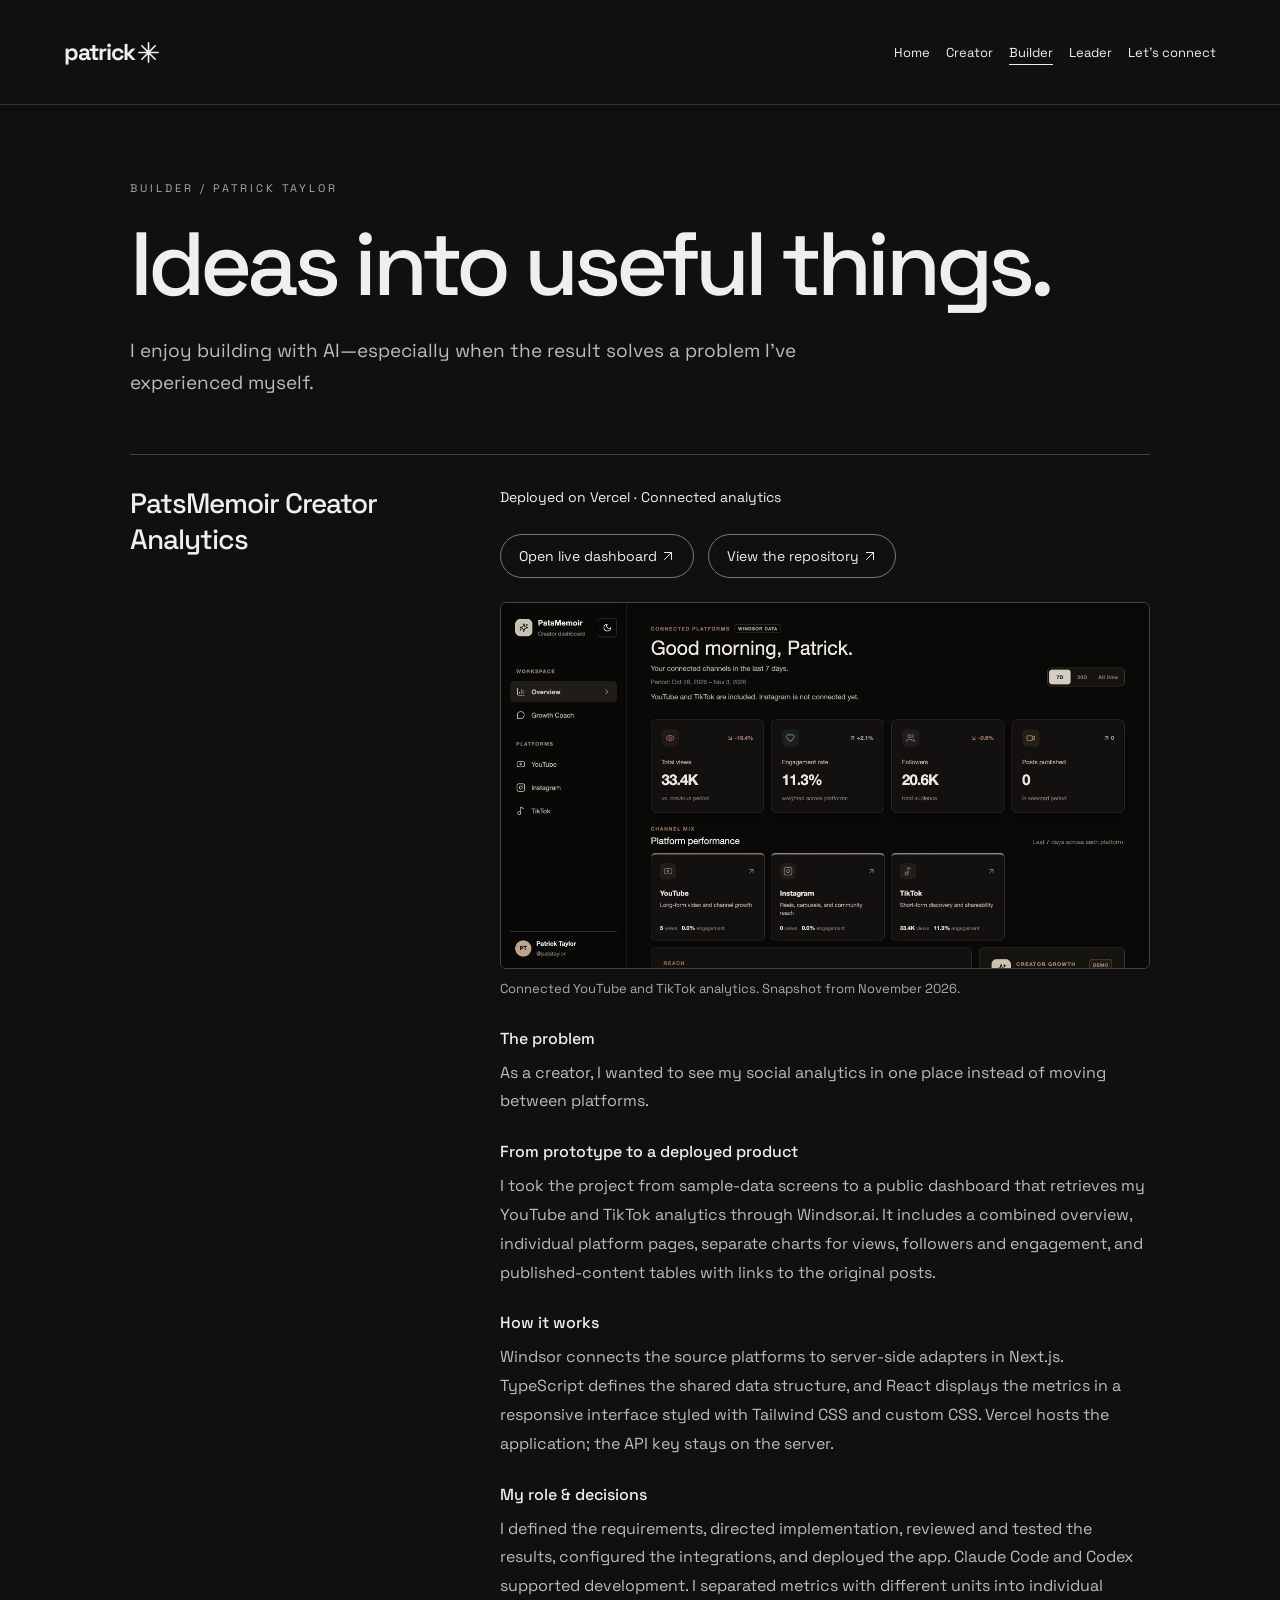
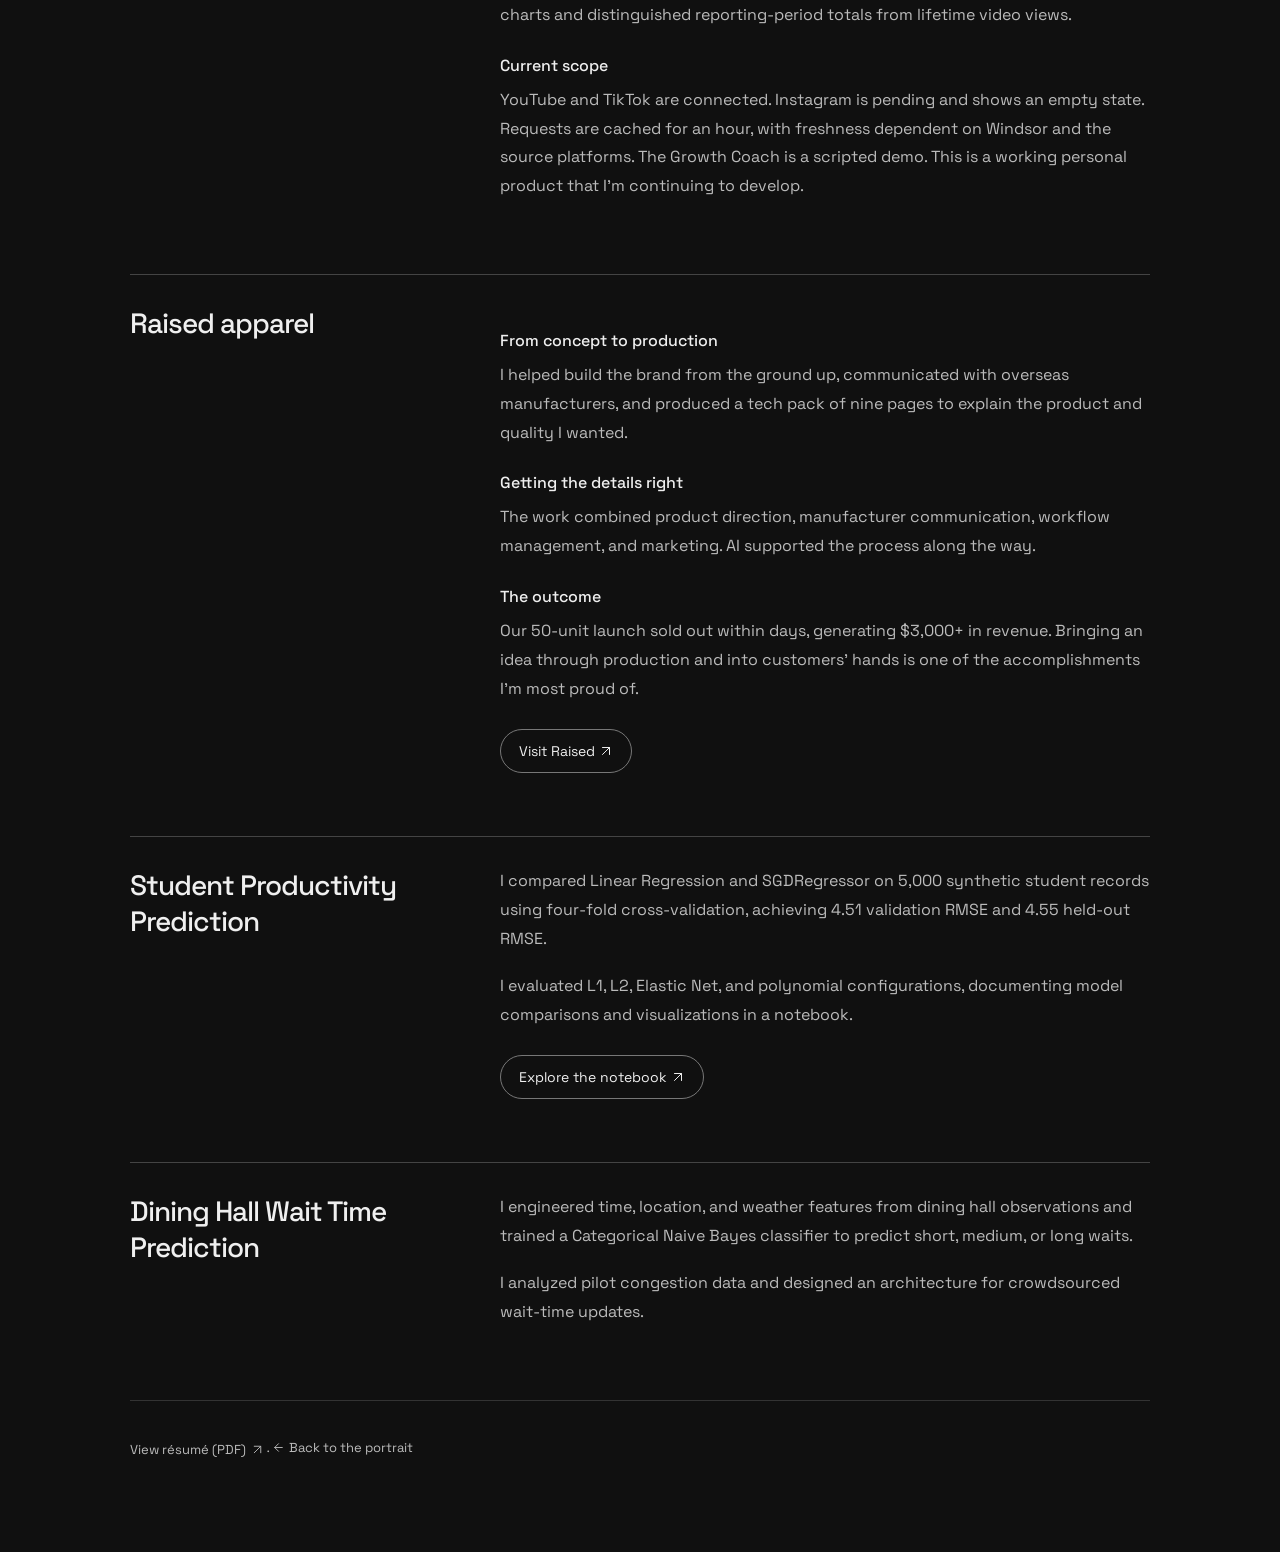
==== commit 9a62ed14: "Place dashboard links at the top of the project entry" ====
--- a/builder.html
+++ b/builder.html
@@ -33,6 +33,14 @@
 <h2>PatsMemoir Creator Analytics</h2>
 <div>
 <p class="project-status">Deployed on Vercel · Connected analytics</p>
+<a href="https://creator-dashboard-roan.vercel.app/" target="_blank" rel="noopener noreferrer">Open live dashboard <svg class="inline-icon" width="16" height="16" viewBox="0 0 24 24" fill="none" stroke="currentColor" stroke-width="1.7" stroke-linecap="round" stroke-linejoin="round" aria-hidden="true" focusable="false">
+<path d="M6 18 18 6M6 6h12v12"/>
+</svg>
+</a>
+<a href="https://github.com/builtbyPat05/patsmemoir-creator-analytics">View the repository <svg class="inline-icon" width="16" height="16" viewBox="0 0 24 24" fill="none" stroke="currentColor" stroke-width="1.7" stroke-linecap="round" stroke-linejoin="round" aria-hidden="true" focusable="false">
+<path d="M6 18 18 6M6 6h12v12"/>
+</svg>
+</a>
 <figure class="project-preview">
 <img src="assets/creator-dashboard.png" width="1280" height="720" alt="PatsMemoir dashboard with YouTube and TikTok metrics, reporting controls, and platform summaries." loading="lazy">
 <figcaption>Connected YouTube and TikTok analytics. Snapshot from November 2026.</figcaption>
@@ -47,14 +55,6 @@
 <p>I defined the requirements, directed implementation, reviewed and tested the results, configured the integrations, and deployed the app. Claude Code and Codex supported development. I separated metrics with different units into individual charts and distinguished reporting-period totals from lifetime video views.</p>
 <h3>Current scope</h3>
 <p>YouTube and TikTok are connected. Instagram is pending and shows an empty state. Requests are cached for an hour, with freshness dependent on Windsor and the source platforms. The Growth Coach is a scripted demo. This is a working personal product that I’m continuing to develop.</p>
-<a href="https://creator-dashboard-roan.vercel.app/" target="_blank" rel="noopener noreferrer">Open live dashboard <svg class="inline-icon" width="16" height="16" viewBox="0 0 24 24" fill="none" stroke="currentColor" stroke-width="1.7" stroke-linecap="round" stroke-linejoin="round" aria-hidden="true" focusable="false">
-<path d="M6 18 18 6M6 6h12v12"/>
-</svg>
-</a>
-<a href="https://github.com/builtbyPat05/patsmemoir-creator-analytics">View the repository <svg class="inline-icon" width="16" height="16" viewBox="0 0 24 24" fill="none" stroke="currentColor" stroke-width="1.7" stroke-linecap="round" stroke-linejoin="round" aria-hidden="true" focusable="false">
-<path d="M6 18 18 6M6 6h12v12"/>
-</svg>
-</a>
 </div>
 </section>
 <section class="case" id="raised">
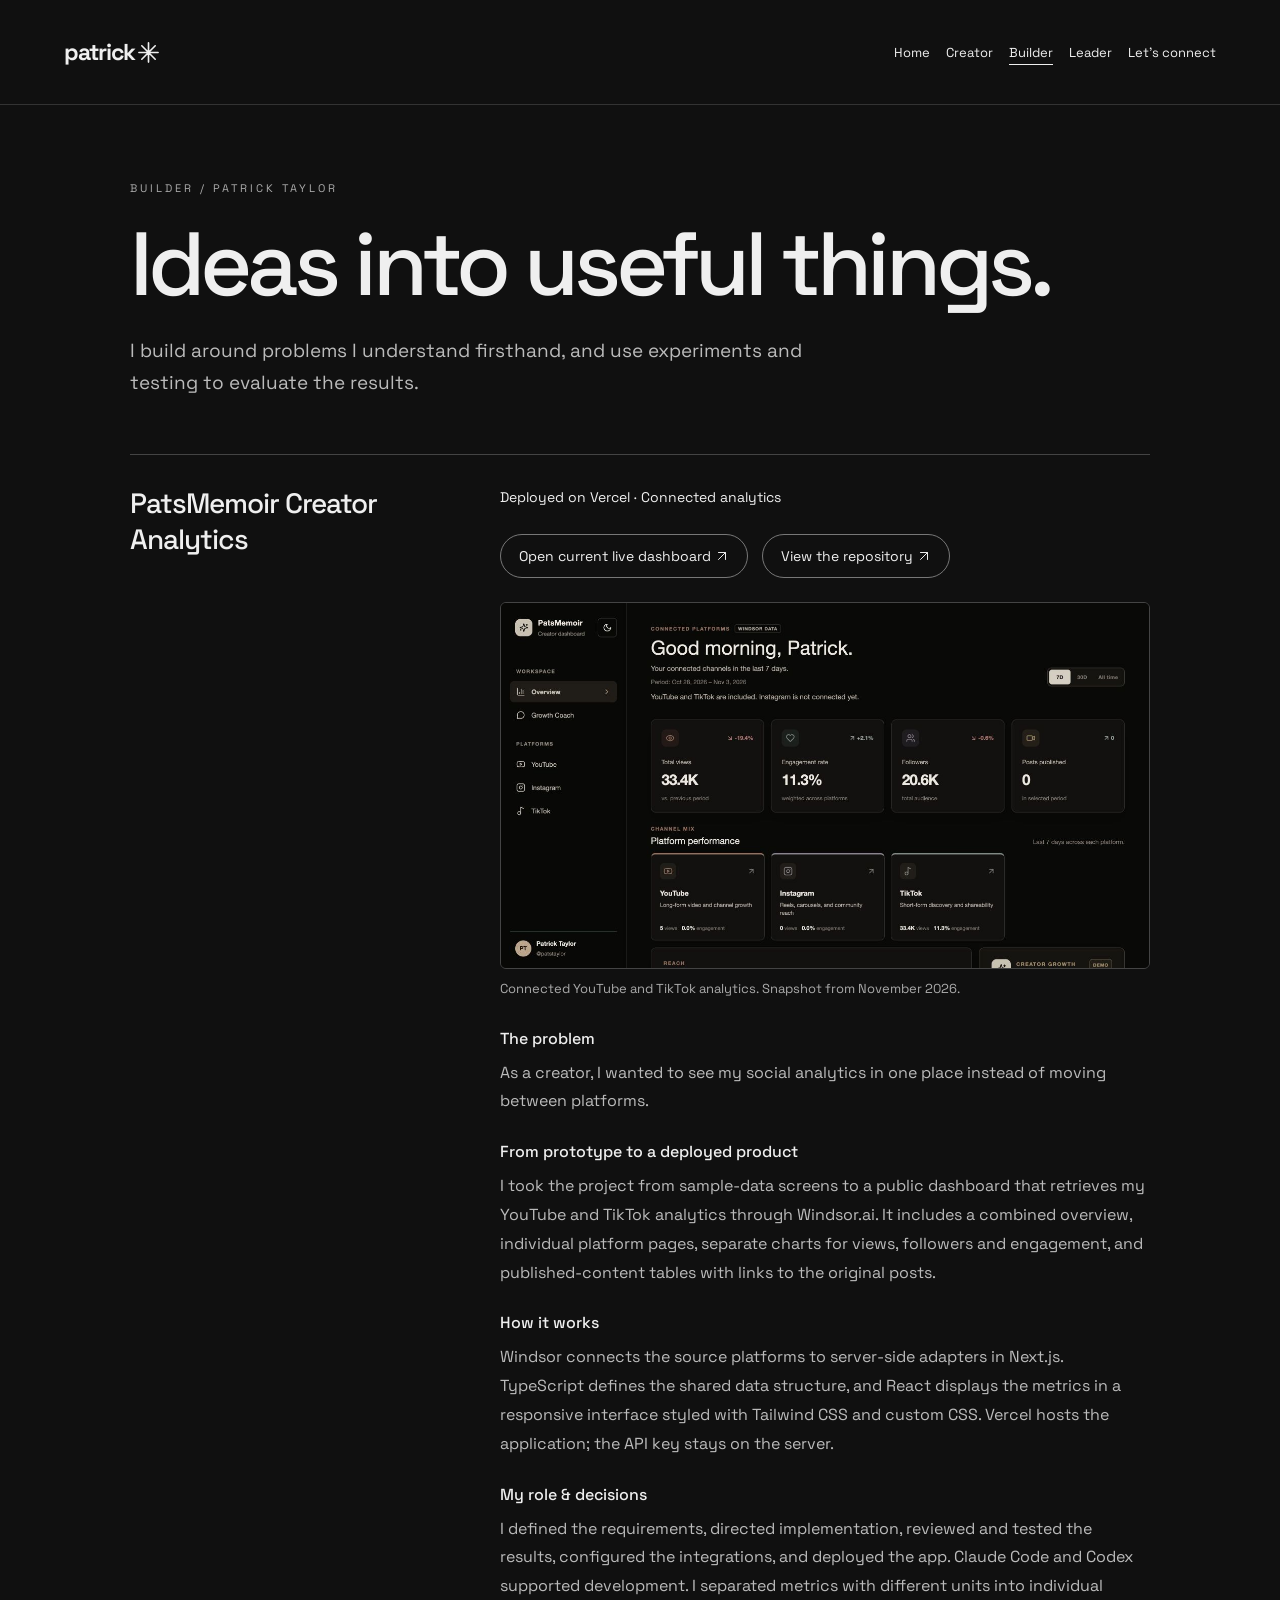
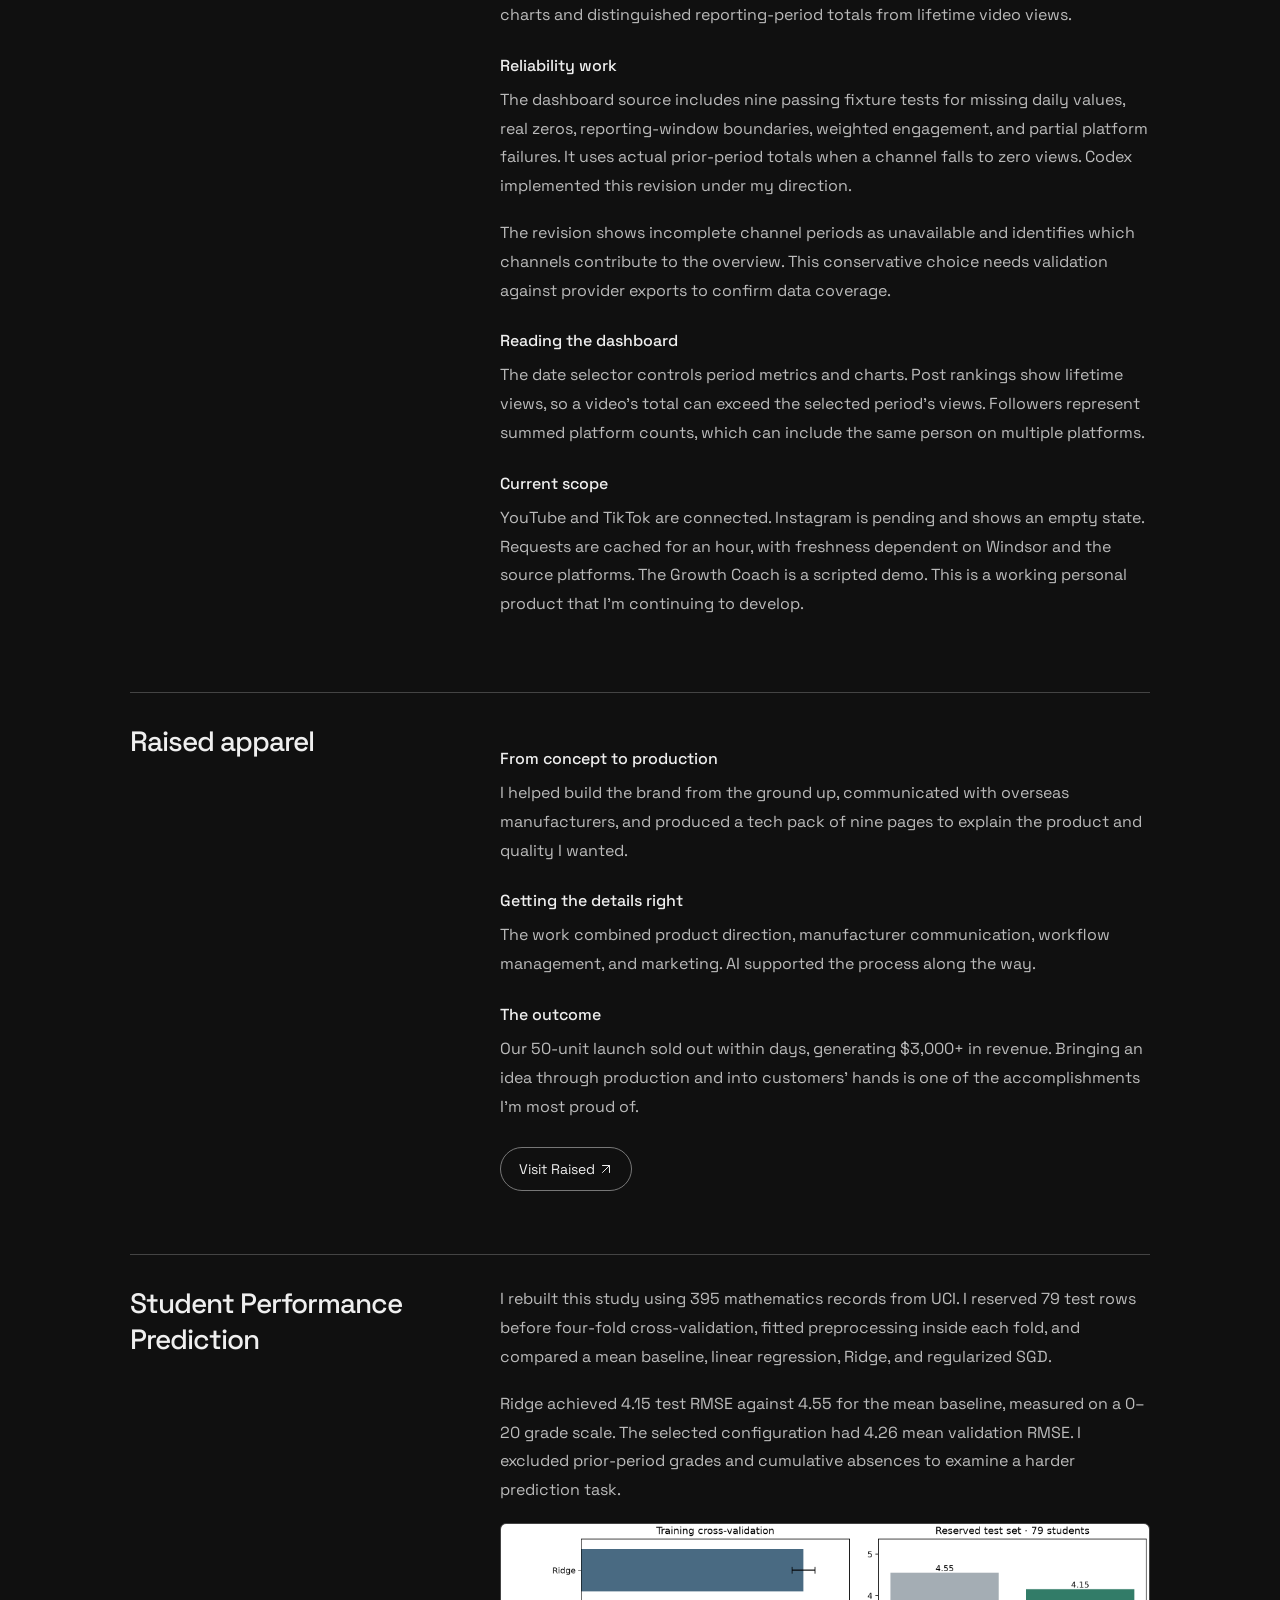
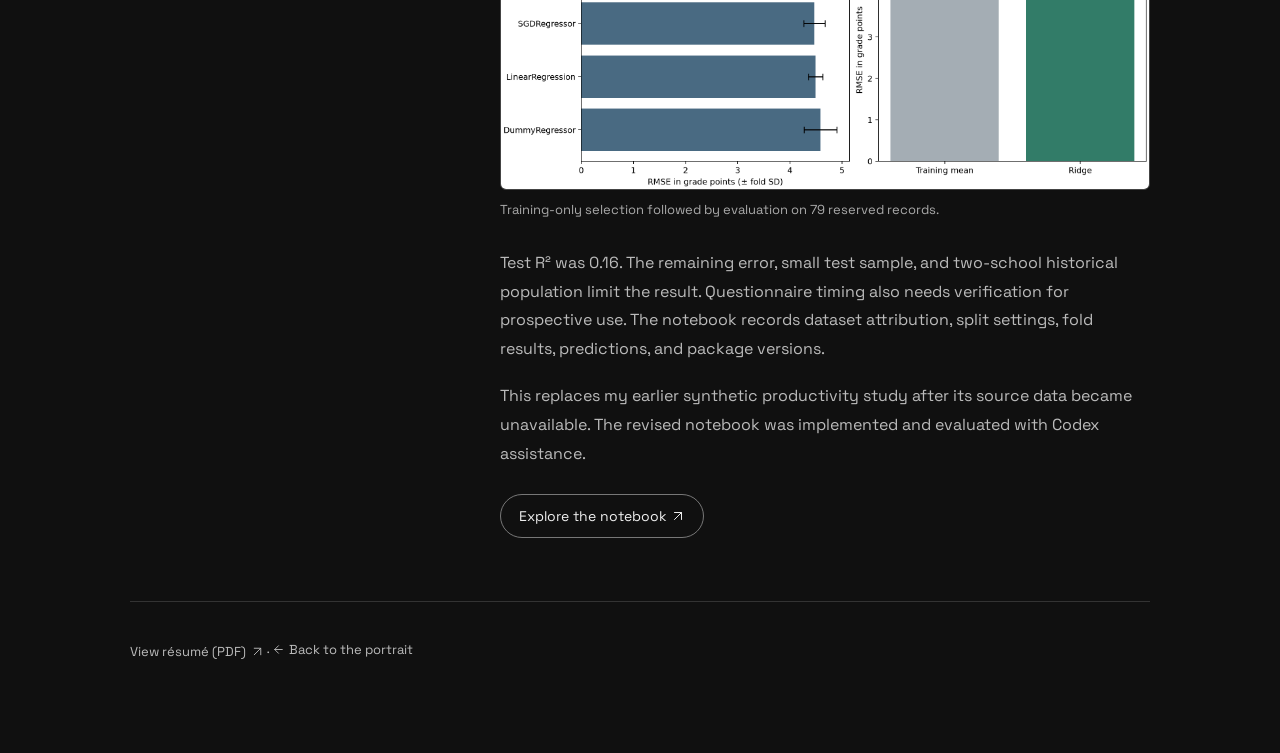
==== commit f36fcb3c: "Publish updated portfolio and technical résumé" ====
--- a/builder.html
+++ b/builder.html
@@ -28,12 +28,12 @@
 <main id="main" tabindex="-1">
 <p class="kicker">Builder / Patrick Taylor</p>
 <h1>Ideas into useful things.</h1>
-<p class="lede">I enjoy building with AI—especially when the result solves a problem I’ve experienced myself.</p>
+<p class="lede">I build around problems I understand firsthand, and use experiments and testing to evaluate the results.</p>
 <section class="case" id="creator-dashboard">
 <h2>PatsMemoir Creator Analytics</h2>
 <div>
 <p class="project-status">Deployed on Vercel · Connected analytics</p>
-<a href="https://creator-dashboard-roan.vercel.app/" target="_blank" rel="noopener noreferrer">Open live dashboard <svg class="inline-icon" width="16" height="16" viewBox="0 0 24 24" fill="none" stroke="currentColor" stroke-width="1.7" stroke-linecap="round" stroke-linejoin="round" aria-hidden="true" focusable="false">
+<a href="https://creator-dashboard-roan.vercel.app/" target="_blank" rel="noopener noreferrer">Open current live dashboard <svg class="inline-icon" width="16" height="16" viewBox="0 0 24 24" fill="none" stroke="currentColor" stroke-width="1.7" stroke-linecap="round" stroke-linejoin="round" aria-hidden="true" focusable="false">
 <path d="M6 18 18 6M6 6h12v12"/>
 </svg>
 </a>
@@ -53,6 +53,11 @@
 <p>Windsor connects the source platforms to server-side adapters in Next.js. TypeScript defines the shared data structure, and React displays the metrics in a responsive interface styled with Tailwind CSS and custom CSS. Vercel hosts the application; the API key stays on the server.</p>
 <h3>My role &amp; decisions</h3>
 <p>I defined the requirements, directed implementation, reviewed and tested the results, configured the integrations, and deployed the app. Claude Code and Codex supported development. I separated metrics with different units into individual charts and distinguished reporting-period totals from lifetime video views.</p>
+<h3>Reliability work</h3>
+<p>The dashboard source includes nine passing fixture tests for missing daily values, real zeros, reporting-window boundaries, weighted engagement, and partial platform failures. It uses actual prior-period totals when a channel falls to zero views. Codex implemented this revision under my direction.</p>
+<p>The revision shows incomplete channel periods as unavailable and identifies which channels contribute to the overview. This conservative choice needs validation against provider exports to confirm data coverage. </p>
+<h3>Reading the dashboard</h3>
+<p>The date selector controls period metrics and charts. Post rankings show lifetime views, so a video's total can exceed the selected period's views. Followers represent summed platform counts, which can include the same person on multiple platforms.</p>
 <h3>Current scope</h3>
 <p>YouTube and TikTok are connected. Instagram is pending and shows an empty state. Requests are cached for an hour, with freshness dependent on Windsor and the source platforms. The Growth Coach is a scripted demo. This is a working personal product that I’m continuing to develop.</p>
 </div>
@@ -73,23 +78,20 @@
 </div>
 </section>
 <section class="case">
-<h2>Student Productivity Prediction</h2>
+<h2>Student Performance Prediction</h2>
 <div>
-<p>I compared Linear Regression and SGDRegressor on 5,000 synthetic student records using four-fold cross-validation, achieving 4.51 validation RMSE and 4.55 held-out RMSE.</p>
-<p>I evaluated L1, L2, Elastic Net, and polynomial configurations, documenting model comparisons and visualizations in a notebook.</p>
+<p>I rebuilt this study using 395 mathematics records from UCI. I reserved 79 test rows before four-fold cross-validation, fitted preprocessing inside each fold, and compared a mean baseline, linear regression, Ridge, and regularized SGD.</p>
+<p>Ridge achieved 4.15 test RMSE against 4.55 for the mean baseline, measured on a 0–20 grade scale. The selected configuration had 4.26 mean validation RMSE. I excluded prior-period grades and cumulative absences to examine a harder prediction task.</p>
+<figure class="project-preview"><img src="assets/model-comparison.png" width="1980" height="810" alt="Model comparison. Ridge test RMSE 4.15 grade points and mean baseline 4.55." loading="lazy"><figcaption>Training-only selection followed by evaluation on 79 reserved records.</figcaption></figure>
+<p>Test R² was 0.16. The remaining error, small test sample, and two-school historical population limit the result. Questionnaire timing also needs verification for prospective use. The notebook records dataset attribution, split settings, fold results, predictions, and package versions.</p>
+<p>This replaces my earlier synthetic productivity study after its source data became unavailable. The revised notebook was implemented and evaluated with Codex assistance.</p>
 <a href="https://github.com/builtbyPat05/student-productivity-prediction">Explore the notebook <svg class="inline-icon" width="16" height="16" viewBox="0 0 24 24" fill="none" stroke="currentColor" stroke-width="1.7" stroke-linecap="round" stroke-linejoin="round" aria-hidden="true" focusable="false">
 <path d="M6 18 18 6M6 6h12v12"/>
 </svg>
 </a>
 </div>
 </section>
-<section class="case">
-<h2>Dining Hall Wait Time Prediction</h2>
-<div>
-<p>I engineered time, location, and weather features from dining hall observations and trained a Categorical Naive Bayes classifier to predict short, medium, or long waits.</p>
-<p>I analyzed pilot congestion data and designed an architecture for crowdsourced wait-time updates.</p>
-</div>
-</section>
+
 <footer>
 <a href="Patrick-Taylor-Resume.pdf" target="_blank" rel="noopener">View résumé (PDF) <svg class="inline-icon" width="16" height="16" viewBox="0 0 24 24" fill="none" stroke="currentColor" stroke-width="1.7" stroke-linecap="round" stroke-linejoin="round" aria-hidden="true" focusable="false">
 <path d="M6 18 18 6M6 6h12v12"/>
